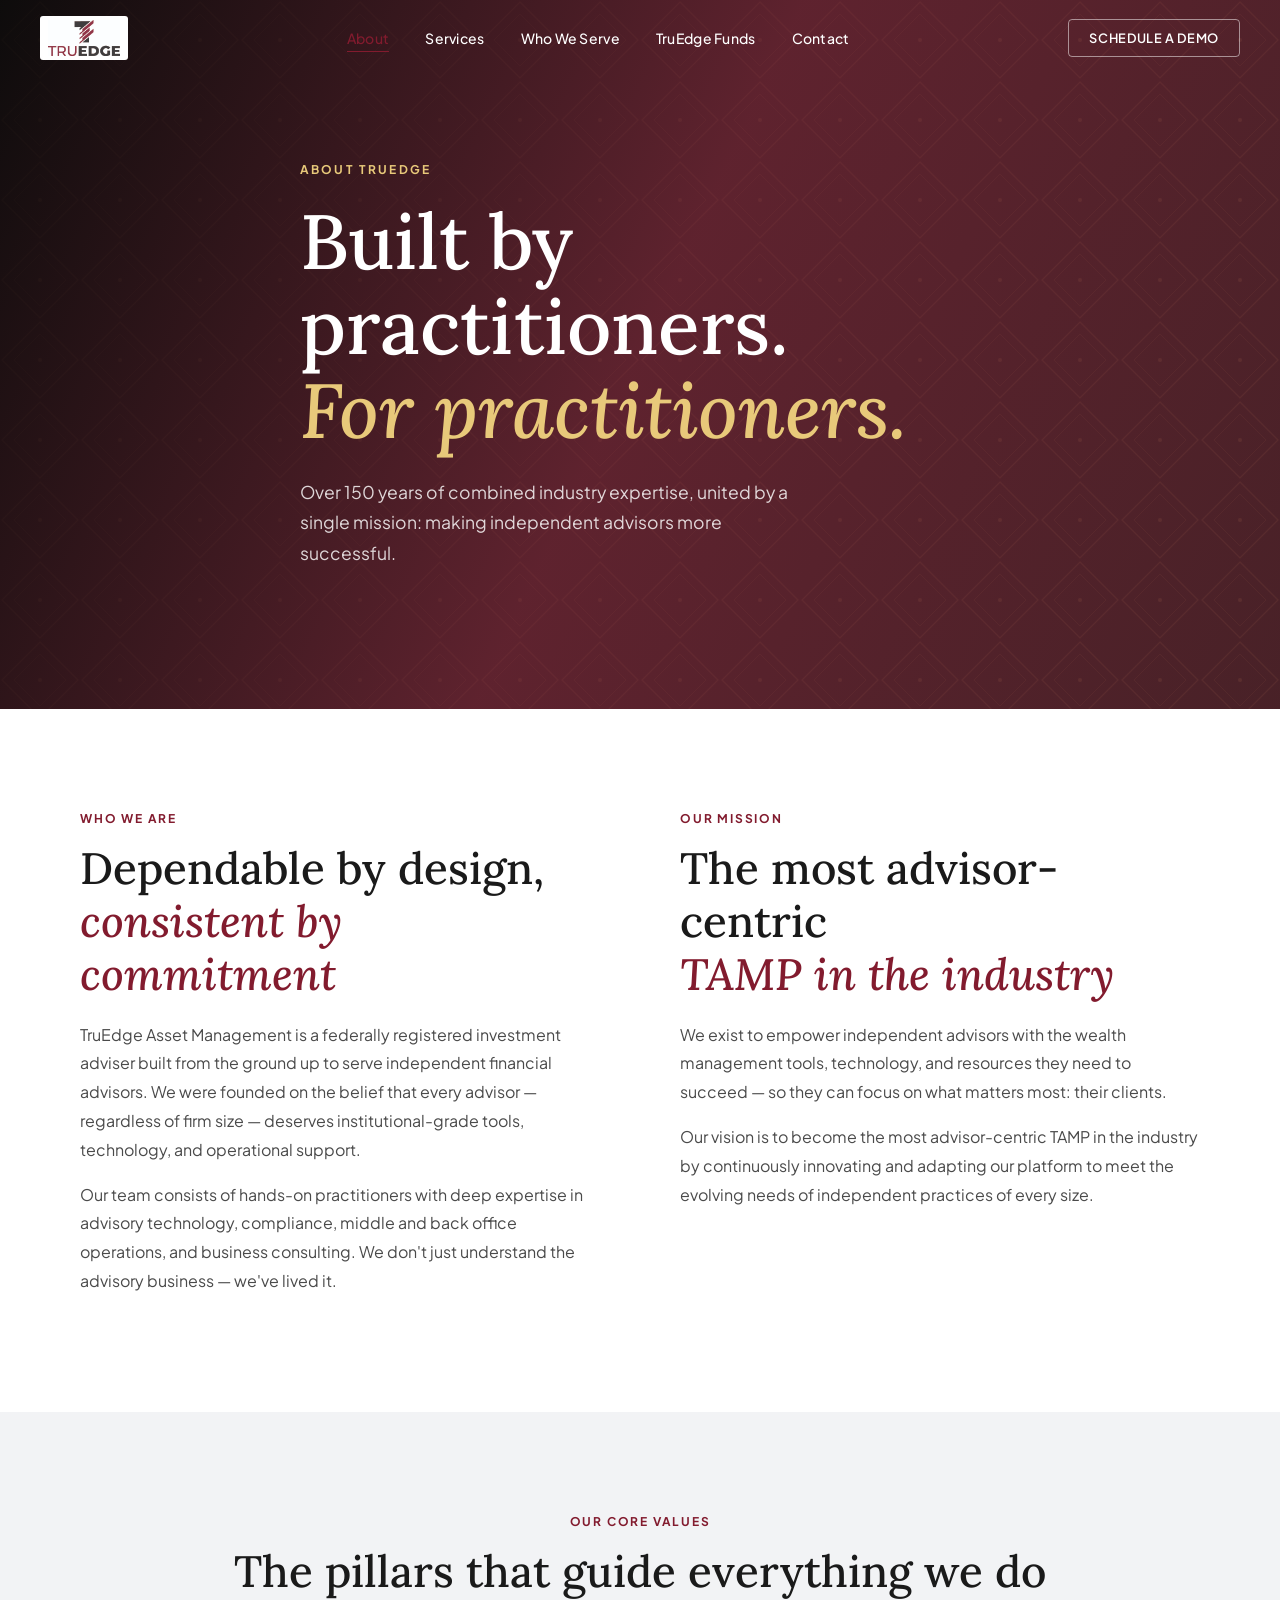
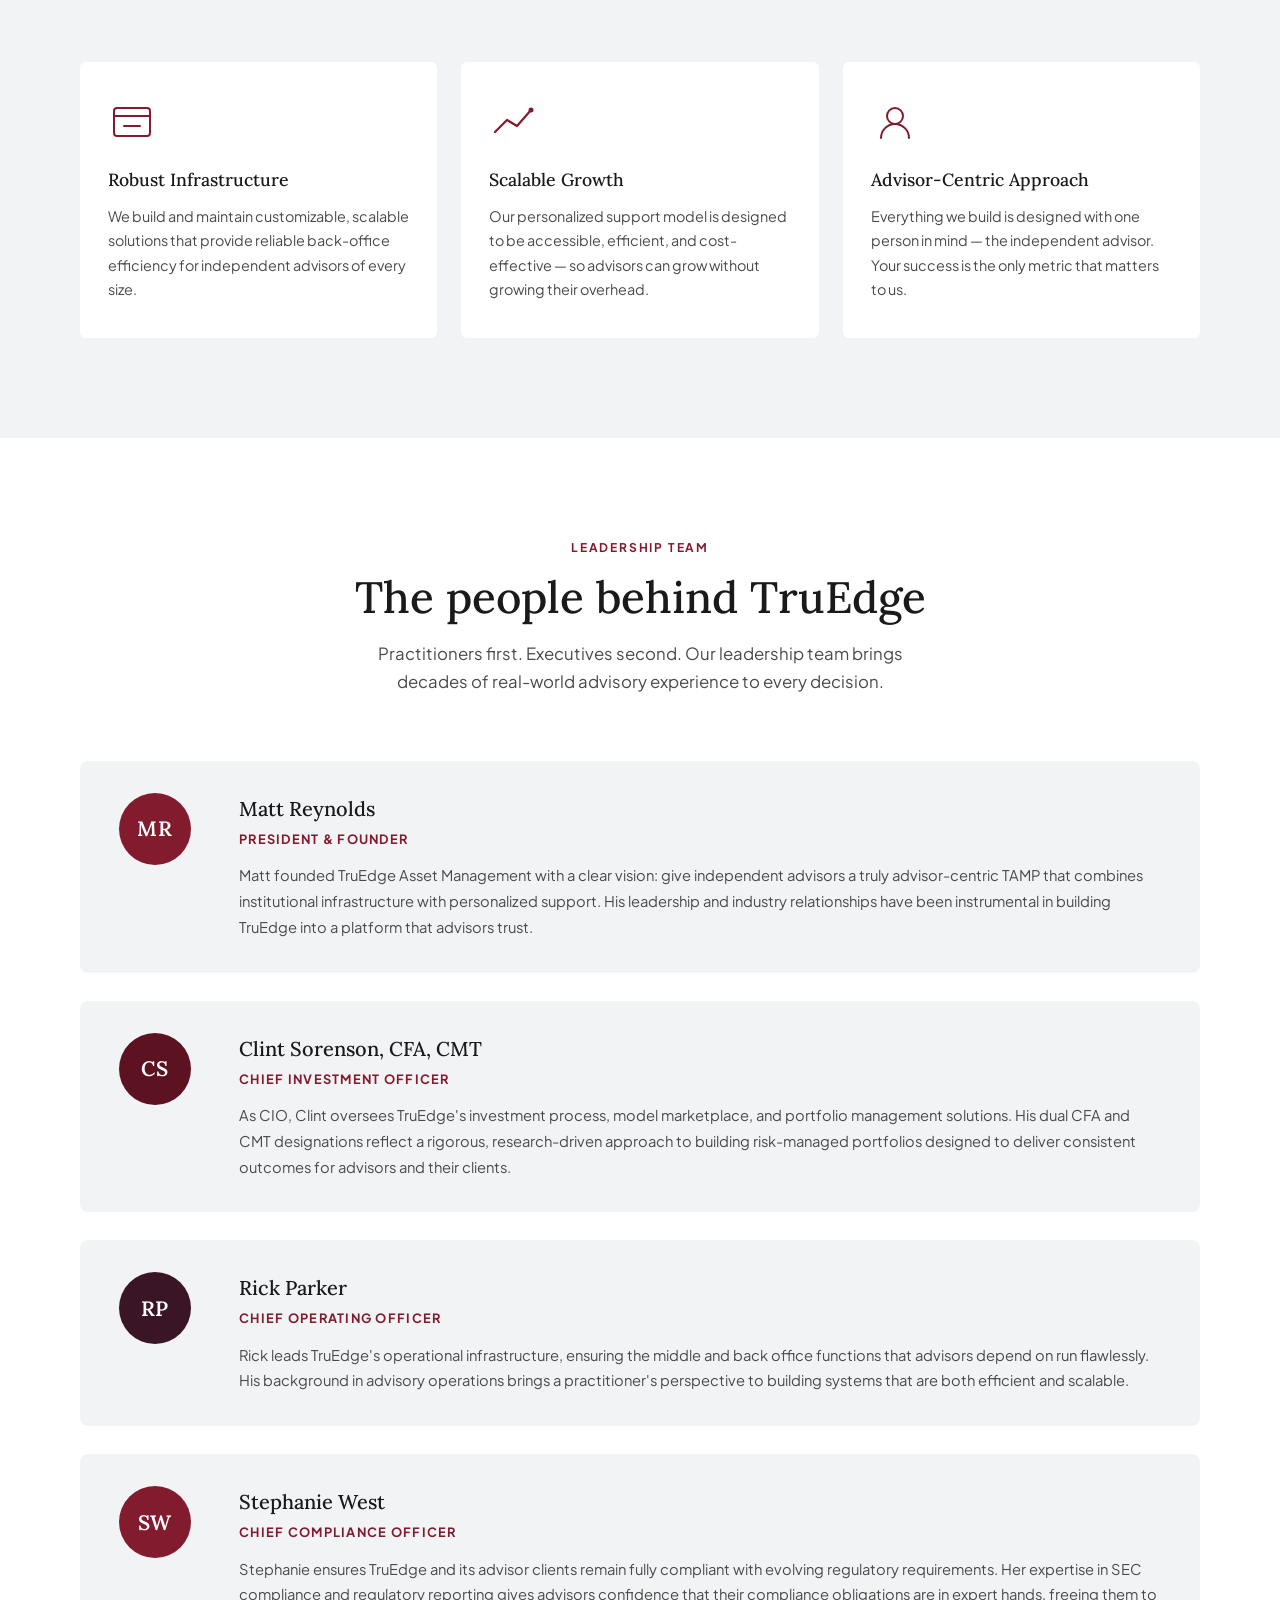
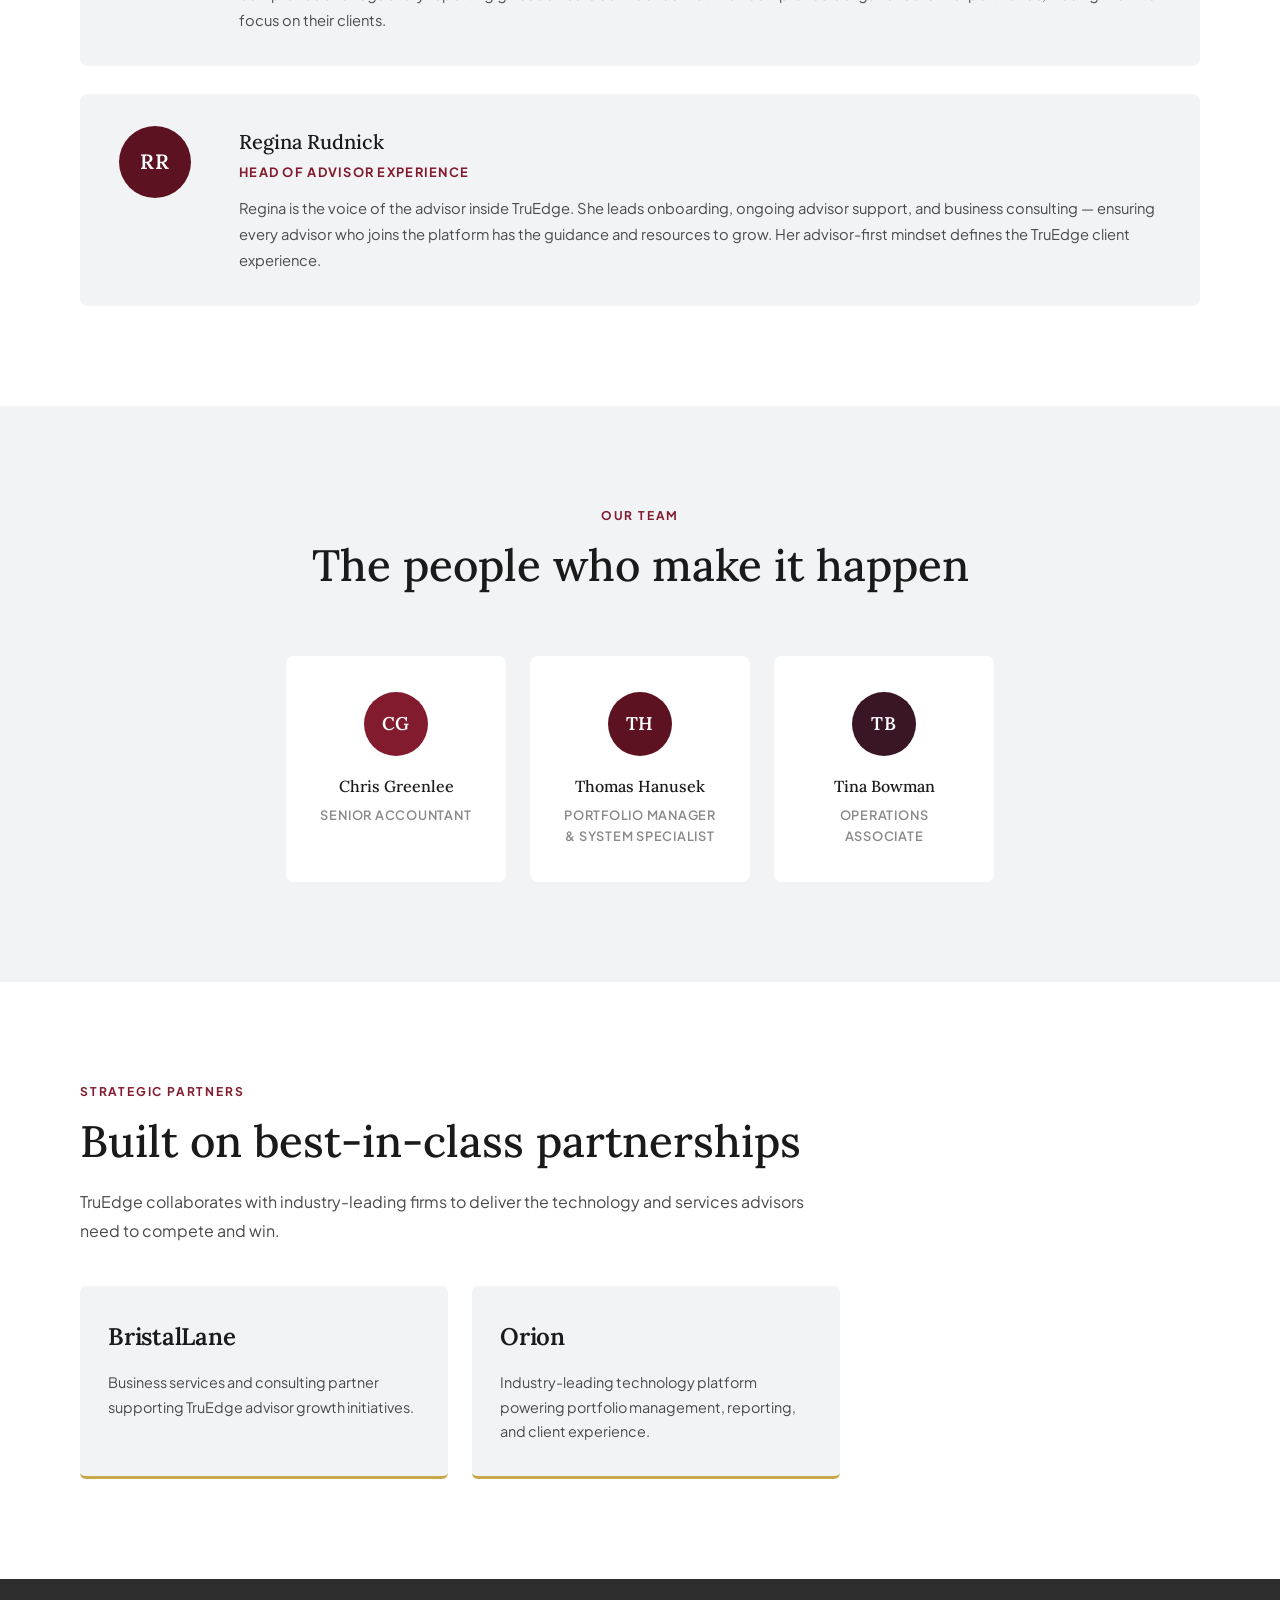
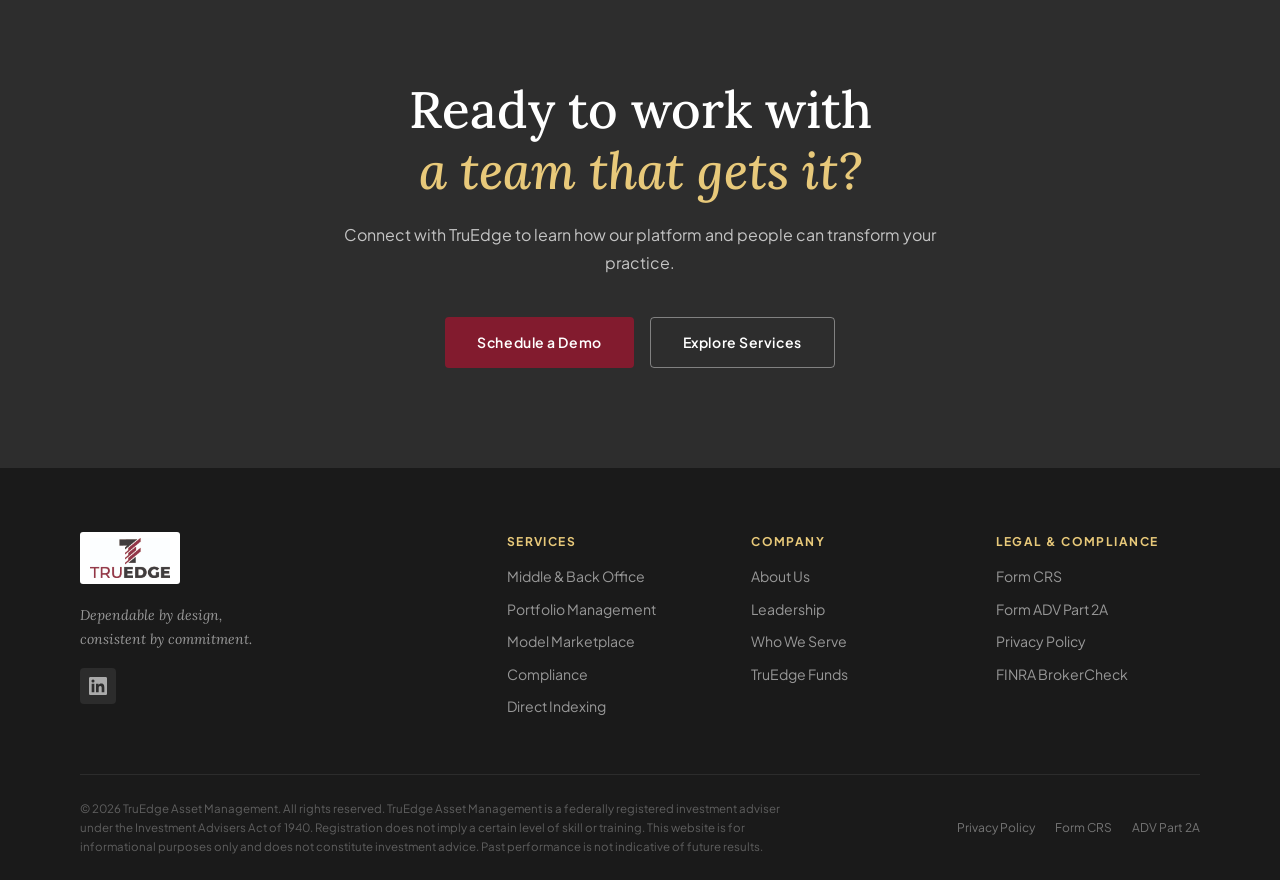
==== about.html @ 7037a5ad "Add About Us page and match Who We Serve background to hero - New about.html with who-we-are, core v" ====
<!DOCTYPE html>
<html lang="en">
<head>
  <meta charset="UTF-8" />
  <meta name="viewport" content="width=device-width, initial-scale=1.0" />
  <title>About Us — TruEdge Asset Management</title>
  <link rel="preconnect" href="https://fonts.googleapis.com" />
  <link rel="preconnect" href="https://fonts.gstatic.com" crossorigin />
  <link href="https://fonts.googleapis.com/css2?family=Lora:ital,wght@0,400;0,500;0,600;0,700;1,400;1,500&family=Plus+Jakarta+Sans:wght@300;400;500;600;700&display=swap" rel="stylesheet" />
  <link rel="stylesheet" href="styles.css" />
  <link rel="stylesheet" href="about.css" />
</head>
<body>

  <!-- ====== NAVIGATION ====== -->
  <header class="site-header scrolled" id="site-header">
    <div class="nav-container">
      <a href="index.html" class="nav-logo">
        <img src="assets/TruEdgeLogo_StackedCMYK.jpg" alt="TruEdge Asset Management" />
      </a>
      <nav class="nav-links">
        <a href="about.html" class="nav-active">About</a>
        <a href="index.html#services">Services</a>
        <a href="index.html#who-we-serve">Who We Serve</a>
        <a href="index.html#funds">TruEdge Funds</a>
        <a href="index.html#contact">Contact</a>
      </nav>
      <div class="nav-actions">
        <a href="index.html#contact" class="btn-login">Schedule a Demo</a>
        <button class="nav-hamburger" id="nav-hamburger" aria-label="Open menu" aria-expanded="false">
          <span></span><span></span><span></span>
        </button>
      </div>
    </div>
    <div class="mobile-menu" id="mobile-menu">
      <a href="about.html">About</a>
      <a href="index.html#services">Services</a>
      <a href="index.html#who-we-serve">Who We Serve</a>
      <a href="index.html#funds">TruEdge Funds</a>
      <a href="index.html#contact">Contact</a>
      <a href="https://truedgeam.com/login" class="mobile-login" target="_blank" rel="noopener">Login</a>
    </div>
  </header>

  <!-- ====== PAGE HERO ====== -->
  <section class="page-hero">
    <div class="page-hero-bg">
      <svg class="hero-pattern-svg" xmlns="http://www.w3.org/2000/svg" aria-hidden="true">
        <defs>
          <pattern id="diamond-tile" x="0" y="0" width="80" height="80" patternUnits="userSpaceOnUse">
            <polygon points="40,2 78,40 40,78 2,40" fill="none" stroke="rgba(220,170,100,0.1)" stroke-width="1.2"/>
            <polygon points="40,14 66,40 40,66 14,40" fill="none" stroke="rgba(220,170,100,0.07)" stroke-width="1"/>
            <circle cx="40" cy="40" r="2" fill="rgba(220,170,100,0.12)"/>
          </pattern>
        </defs>
        <rect width="100%" height="100%" fill="url(#diamond-tile)"/>
      </svg>
      <div class="page-hero-overlay"></div>
    </div>
    <div class="container">
      <div class="page-hero-content">
        <p class="hero-eyebrow" style="animation: fadeUp 0.8s 0.2s both;">About TruEdge</p>
        <h1 class="hero-headline" style="animation: fadeUp 0.8s 0.4s both;">Built by practitioners.<br /><em>For practitioners.</em></h1>
        <p class="hero-sub" style="animation: fadeUp 0.8s 0.6s both;">Over 150 years of combined industry expertise, united by a single mission: making independent advisors more successful.</p>
      </div>
    </div>
  </section>

  <!-- ====== WHO WE ARE ====== -->
  <section class="about-intro" id="who-we-are">
    <div class="container">
      <div class="about-intro-grid">
        <div data-reveal>
          <p class="section-eyebrow">Who We Are</p>
          <h2 class="section-heading">Dependable by design,<br /><em>consistent by commitment</em></h2>
          <p class="body-copy">TruEdge Asset Management is a federally registered investment adviser built from the ground up to serve independent financial advisors. We were founded on the belief that every advisor — regardless of firm size — deserves institutional-grade tools, technology, and operational support.</p>
          <p class="body-copy">Our team consists of hands-on practitioners with deep expertise in advisory technology, compliance, middle and back office operations, and business consulting. We don't just understand the advisory business — we've lived it.</p>
        </div>
        <div data-reveal>
          <p class="section-eyebrow">Our Mission</p>
          <h2 class="section-heading">The most advisor-centric<br /><em>TAMP in the industry</em></h2>
          <p class="body-copy">We exist to empower independent advisors with the wealth management tools, technology, and resources they need to succeed — so they can focus on what matters most: their clients.</p>
          <p class="body-copy">Our vision is to become the most advisor-centric TAMP in the industry by continuously innovating and adapting our platform to meet the evolving needs of independent practices of every size.</p>
        </div>
      </div>
    </div>
  </section>

  <!-- ====== CORE VALUES ====== -->
  <section class="values-section">
    <div class="container">
      <div class="section-header" data-reveal>
        <p class="section-eyebrow">Our Core Values</p>
        <h2 class="section-heading">The pillars that guide everything we do</h2>
      </div>
      <div class="values-grid">
        <div class="value-card" data-reveal>
          <div class="value-icon">
            <svg viewBox="0 0 48 48" fill="none" xmlns="http://www.w3.org/2000/svg">
              <rect x="6" y="10" width="36" height="28" rx="3" stroke="currentColor" stroke-width="2"/>
              <path d="M6 18h36M16 28h16" stroke="currentColor" stroke-width="2" stroke-linecap="round"/>
            </svg>
          </div>
          <h3>Robust Infrastructure</h3>
          <p>We build and maintain customizable, scalable solutions that provide reliable back-office efficiency for independent advisors of every size.</p>
        </div>
        <div class="value-card" data-reveal>
          <div class="value-icon">
            <svg viewBox="0 0 48 48" fill="none" xmlns="http://www.w3.org/2000/svg">
              <polyline points="6,34 18,22 28,28 42,12" stroke="currentColor" stroke-width="2.2" stroke-linecap="round" stroke-linejoin="round"/>
              <circle cx="42" cy="12" r="2.5" fill="currentColor"/>
            </svg>
          </div>
          <h3>Scalable Growth</h3>
          <p>Our personalized support model is designed to be accessible, efficient, and cost-effective — so advisors can grow without growing their overhead.</p>
        </div>
        <div class="value-card" data-reveal>
          <div class="value-icon">
            <svg viewBox="0 0 48 48" fill="none" xmlns="http://www.w3.org/2000/svg">
              <circle cx="24" cy="18" r="8" stroke="currentColor" stroke-width="2"/>
              <path d="M10 40c0-7.732 6.268-14 14-14s14 6.268 14 14" stroke="currentColor" stroke-width="2" stroke-linecap="round"/>
            </svg>
          </div>
          <h3>Advisor-Centric Approach</h3>
          <p>Everything we build is designed with one person in mind — the independent advisor. Your success is the only metric that matters to us.</p>
        </div>
      </div>
    </div>
  </section>

  <!-- ====== LEADERSHIP ====== -->
  <section class="team-section" id="leadership">
    <div class="container">
      <div class="section-header" data-reveal>
        <p class="section-eyebrow">Leadership Team</p>
        <h2 class="section-heading">The people behind TruEdge</h2>
        <p class="section-sub">Practitioners first. Executives second. Our leadership team brings decades of real-world advisory experience to every decision.</p>
      </div>

      <div class="team-grid leadership-grid">

        <div class="team-card" data-reveal>
          <div class="team-avatar" style="--avatar-color: #821B2E;">MR</div>
          <div class="team-info">
            <h3>Matt Reynolds</h3>
            <p class="team-title">President &amp; Founder</p>
            <p class="team-bio">Matt founded TruEdge Asset Management with a clear vision: give independent advisors a truly advisor-centric TAMP that combines institutional infrastructure with personalized support. His leadership and industry relationships have been instrumental in building TruEdge into a platform that advisors trust.</p>
          </div>
        </div>

        <div class="team-card" data-reveal>
          <div class="team-avatar" style="--avatar-color: #5C1220;">CS</div>
          <div class="team-info">
            <h3>Clint Sorenson, CFA, CMT</h3>
            <p class="team-title">Chief Investment Officer</p>
            <p class="team-bio">As CIO, Clint oversees TruEdge's investment process, model marketplace, and portfolio management solutions. His dual CFA and CMT designations reflect a rigorous, research-driven approach to building risk-managed portfolios designed to deliver consistent outcomes for advisors and their clients.</p>
          </div>
        </div>

        <div class="team-card" data-reveal>
          <div class="team-avatar" style="--avatar-color: #3A1525;">RP</div>
          <div class="team-info">
            <h3>Rick Parker</h3>
            <p class="team-title">Chief Operating Officer</p>
            <p class="team-bio">Rick leads TruEdge's operational infrastructure, ensuring the middle and back office functions that advisors depend on run flawlessly. His background in advisory operations brings a practitioner's perspective to building systems that are both efficient and scalable.</p>
          </div>
        </div>

        <div class="team-card" data-reveal>
          <div class="team-avatar" style="--avatar-color: #821B2E;">SW</div>
          <div class="team-info">
            <h3>Stephanie West</h3>
            <p class="team-title">Chief Compliance Officer</p>
            <p class="team-bio">Stephanie ensures TruEdge and its advisor clients remain fully compliant with evolving regulatory requirements. Her expertise in SEC compliance and regulatory reporting gives advisors confidence that their compliance obligations are in expert hands, freeing them to focus on their clients.</p>
          </div>
        </div>

        <div class="team-card" data-reveal>
          <div class="team-avatar" style="--avatar-color: #5C1220;">RR</div>
          <div class="team-info">
            <h3>Regina Rudnick</h3>
            <p class="team-title">Head of Advisor Experience</p>
            <p class="team-bio">Regina is the voice of the advisor inside TruEdge. She leads onboarding, ongoing advisor support, and business consulting — ensuring every advisor who joins the platform has the guidance and resources to grow. Her advisor-first mindset defines the TruEdge client experience.</p>
          </div>
        </div>

      </div>
    </div>
  </section>

  <!-- ====== STAFF ====== -->
  <section class="staff-section">
    <div class="container">
      <div class="section-header" data-reveal>
        <p class="section-eyebrow">Our Team</p>
        <h2 class="section-heading">The people who make it happen</h2>
      </div>
      <div class="team-grid staff-grid">

        <div class="staff-card" data-reveal>
          <div class="staff-avatar" style="--avatar-color: #821B2E;">CG</div>
          <h4>Chris Greenlee</h4>
          <p>Senior Accountant</p>
        </div>

        <div class="staff-card" data-reveal>
          <div class="staff-avatar" style="--avatar-color: #5C1220;">TH</div>
          <h4>Thomas Hanusek</h4>
          <p>Portfolio Manager &amp; System Specialist</p>
        </div>

        <div class="staff-card" data-reveal>
          <div class="staff-avatar" style="--avatar-color: #3A1525;">TB</div>
          <h4>Tina Bowman</h4>
          <p>Operations Associate</p>
        </div>

      </div>
    </div>
  </section>

  <!-- ====== PARTNERS ====== -->
  <section class="partners-section">
    <div class="container">
      <div class="partners-inner" data-reveal>
        <p class="section-eyebrow">Strategic Partners</p>
        <h2 class="section-heading">Built on best-in-class partnerships</h2>
        <p class="body-copy">TruEdge collaborates with industry-leading firms to deliver the technology and services advisors need to compete and win.</p>
        <div class="partners-list">
          <div class="partner-item">
            <div class="partner-logo-text">BristalLane</div>
            <p>Business services and consulting partner supporting TruEdge advisor growth initiatives.</p>
          </div>
          <div class="partner-item">
            <div class="partner-logo-text">Orion</div>
            <p>Industry-leading technology platform powering portfolio management, reporting, and client experience.</p>
          </div>
        </div>
      </div>
    </div>
  </section>

  <!-- ====== CTA ====== -->
  <section class="cta-banner">
    <div class="container">
      <div class="cta-inner" data-reveal>
        <h2>Ready to work with<br /><em>a team that gets it?</em></h2>
        <p>Connect with TruEdge to learn how our platform and people can transform your practice.</p>
        <div class="cta-buttons">
          <a href="index.html#contact" class="btn-primary">Schedule a Demo</a>
          <a href="index.html#services" class="btn-outline-dark">Explore Services</a>
        </div>
      </div>
    </div>
  </section>

  <!-- ====== FOOTER ====== -->
  <footer class="site-footer">
    <div class="container">
      <div class="footer-top">
        <div class="footer-brand">
          <img src="assets/TruEdgeLogo_StackedCMYK.jpg" alt="TruEdge Asset Management" class="footer-logo" />
          <p>Dependable by design,<br />consistent by commitment.</p>
          <a href="https://www.linkedin.com/company/truedge-asset-management" target="_blank" rel="noopener" class="footer-linkedin" aria-label="LinkedIn">
            <svg viewBox="0 0 24 24" fill="currentColor" xmlns="http://www.w3.org/2000/svg">
              <path d="M20.447 20.452h-3.554v-5.569c0-1.328-.027-3.037-1.852-3.037-1.853 0-2.136 1.445-2.136 2.939v5.667H9.351V9h3.414v1.561h.046c.477-.9 1.637-1.85 3.37-1.85 3.601 0 4.267 2.37 4.267 5.455v6.286zM5.337 7.433a2.062 2.062 0 01-2.063-2.065 2.064 2.064 0 112.063 2.065zm1.782 13.019H3.555V9h3.564v11.452zM22.225 0H1.771C.792 0 0 .774 0 1.729v20.542C0 23.227.792 24 1.771 24h20.451C23.2 24 24 23.227 24 22.271V1.729C24 .774 23.2 0 22.222 0h.003z"/>
            </svg>
          </a>
        </div>
        <div class="footer-links">
          <div class="footer-col">
            <h4>Services</h4>
            <a href="index.html#services">Middle &amp; Back Office</a>
            <a href="index.html#services">Portfolio Management</a>
            <a href="index.html#services">Model Marketplace</a>
            <a href="index.html#services">Compliance</a>
            <a href="index.html#services">Direct Indexing</a>
          </div>
          <div class="footer-col">
            <h4>Company</h4>
            <a href="about.html">About Us</a>
            <a href="about.html#leadership">Leadership</a>
            <a href="index.html#who-we-serve">Who We Serve</a>
            <a href="index.html#funds">TruEdge Funds</a>
          </div>
          <div class="footer-col">
            <h4>Legal &amp; Compliance</h4>
            <a href="https://truedgeam.com/form-crs" target="_blank" rel="noopener">Form CRS</a>
            <a href="https://truedgeam.com/adv-part-2a" target="_blank" rel="noopener">Form ADV Part 2A</a>
            <a href="https://truedgeam.com/privacy-policy" target="_blank" rel="noopener">Privacy Policy</a>
            <a href="https://brokercheck.finra.org" target="_blank" rel="noopener">FINRA BrokerCheck</a>
          </div>
        </div>
      </div>
      <div class="footer-bottom">
        <p class="footer-legal">© 2026 TruEdge Asset Management. All rights reserved. TruEdge Asset Management is a federally registered investment adviser under the Investment Advisers Act of 1940. Registration does not imply a certain level of skill or training. This website is for informational purposes only and does not constitute investment advice. Past performance is not indicative of future results.</p>
        <div class="footer-bottom-links">
          <a href="https://truedgeam.com/privacy-policy" target="_blank" rel="noopener">Privacy Policy</a>
          <a href="https://truedgeam.com/form-crs" target="_blank" rel="noopener">Form CRS</a>
          <a href="https://truedgeam.com/adv-part-2a" target="_blank" rel="noopener">ADV Part 2A</a>
        </div>
      </div>
    </div>
  </footer>

  <script src="main.js"></script>
</body>
</html>
---- styles.css ----
/* ============================================
   TRUEDGE ASSET MANAGEMENT — STYLES
   Brand Colors:
   --charcoal:    #2D2D2D  (primary dark, from logo)
   --burgundy:    #821B2E  (primary accent, from logo)
   --burgundy-dk: #5C1220  (darker burgundy)
   --gold:        #C9A84C  (warm accent)
   --grey-bg:     #F2F3F5
   --grey-mid:    #E0E3E8
   ============================================ */

/* ---------- RESET & BASE ---------- */
*, *::before, *::after { box-sizing: border-box; margin: 0; padding: 0; }

:root {
  --charcoal:    #2D2D2D;
  --charcoal-dk: #1A1A1A;
  --burgundy:    #821B2E;
  --burgundy-dk: #5C1220;
  --gold:        #C9A84C;
  --gold-light:  #E8C97A;
  --grey-bg:     #F2F3F5;
  --grey-mid:    #E0E3E8;
  --grey-dark:   #6B7280;
  --white:       #FFFFFF;
  --text-dark:   #1A1A1A;
  --text-mid:    #4A4A4A;
  --text-light:  #8A8A8A;

  --font-serif: 'Lora', Georgia, serif;
  --font-sans:  'Plus Jakarta Sans', 'Avenir Next LT Pro', system-ui, sans-serif;

  --radius: 4px;
  --transition: 0.3s ease;
  --container: 1200px;
  --section-pad: 100px;
}

html { scroll-behavior: smooth; font-size: 16px; }

body {
  font-family: var(--font-sans);
  color: var(--text-dark);
  background: var(--white);
  line-height: 1.6;
  -webkit-font-smoothing: antialiased;
}

img { display: block; width: 100%; height: 100%; object-fit: cover; }
a { text-decoration: none; color: inherit; }
ul { list-style: none; }
button { cursor: pointer; border: none; background: none; font-family: inherit; }
input, select, textarea { font-family: inherit; }

.container {
  max-width: var(--container);
  margin: 0 auto;
  padding: 0 40px;
}

/* ---------- TYPOGRAPHY ---------- */
.section-eyebrow {
  font-family: var(--font-sans);
  font-size: 0.75rem;
  font-weight: 700;
  letter-spacing: 0.15em;
  text-transform: uppercase;
  color: var(--burgundy);
  margin-bottom: 14px;
}
.section-eyebrow.light { color: var(--gold-light); }

.section-heading {
  font-family: var(--font-serif);
  font-size: clamp(2rem, 3.5vw, 2.75rem);
  font-weight: 500;
  line-height: 1.2;
  color: var(--text-dark);
  margin-bottom: 20px;
}
.section-heading.light { color: var(--white); }
.section-heading em { font-style: italic; color: var(--burgundy); }
.section-heading.light em { color: var(--gold-light); }

.section-sub {
  font-size: 1.05rem;
  color: var(--text-mid);
  max-width: 580px;
  margin: 0 auto;
  line-height: 1.7;
}
.section-sub.light { color: rgba(255,255,255,0.75); }

.body-copy {
  font-size: 1rem;
  color: var(--text-mid);
  line-height: 1.8;
  margin-bottom: 16px;
}
.body-copy.light { color: rgba(255,255,255,0.82); }

/* ---------- BUTTONS ---------- */
.btn-primary {
  display: inline-flex;
  align-items: center;
  gap: 8px;
  background: var(--burgundy);
  color: var(--white);
  font-family: var(--font-sans);
  font-size: 0.875rem;
  font-weight: 600;
  letter-spacing: 0.04em;
  padding: 14px 32px;
  border-radius: var(--radius);
  transition: background var(--transition), transform var(--transition);
}
.btn-primary:hover { background: var(--burgundy-dk); transform: translateY(-1px); }
.btn-primary.full-width { width: 100%; justify-content: center; }

.btn-outline {
  display: inline-flex;
  align-items: center;
  gap: 8px;
  background: transparent;
  color: var(--white);
  font-family: var(--font-sans);
  font-size: 0.875rem;
  font-weight: 600;
  letter-spacing: 0.04em;
  padding: 13px 32px;
  border-radius: var(--radius);
  border: 1.5px solid rgba(255,255,255,0.55);
  transition: border-color var(--transition), background var(--transition);
}
.btn-outline:hover { border-color: var(--white); background: rgba(255,255,255,0.08); }

.btn-outline-dark {
  display: inline-flex;
  align-items: center;
  gap: 8px;
  background: transparent;
  color: var(--white);
  font-family: var(--font-sans);
  font-size: 0.875rem;
  font-weight: 600;
  letter-spacing: 0.04em;
  padding: 13px 32px;
  border-radius: var(--radius);
  border: 1.5px solid rgba(255,255,255,0.4);
  transition: border-color var(--transition), background var(--transition);
}
.btn-outline-dark:hover { border-color: var(--white); background: rgba(255,255,255,0.1); }

.btn-text-link {
  display: inline-flex;
  align-items: center;
  gap: 6px;
  font-family: var(--font-sans);
  font-size: 0.875rem;
  font-weight: 600;
  color: var(--burgundy);
  letter-spacing: 0.02em;
  transition: gap var(--transition), color var(--transition);
}
.btn-text-link:hover { gap: 10px; color: var(--burgundy-dk); }
.btn-text-link .arrow { transition: transform var(--transition); }
.btn-text-link:hover .arrow { transform: translateX(3px); }
.btn-text-link.small { font-size: 0.8rem; }

/* ---------- NAVIGATION ---------- */
.site-header {
  position: fixed;
  top: 0; left: 0; right: 0;
  z-index: 100;
  transition: background var(--transition), box-shadow var(--transition);
}
.site-header.scrolled {
  background: var(--white);
  box-shadow: 0 1px 0 rgba(0,0,0,0.08);
}

.nav-container {
  display: flex;
  align-items: center;
  justify-content: space-between;
  height: 76px;
  padding: 0 40px;
  max-width: 1400px;
  margin: 0 auto;
}

.nav-logo {
  flex-shrink: 0;
  display: flex;
  align-items: center;
}
.nav-logo img {
  height: 44px;
  width: auto;
  object-fit: contain;
  background: white;
  padding: 4px 8px;
  border-radius: 3px;
}

.nav-links {
  display: flex;
  align-items: center;
  gap: 36px;
}
.nav-links a {
  font-size: 0.875rem;
  font-weight: 500;
  color: var(--white);
  letter-spacing: 0.02em;
  transition: color var(--transition);
  position: relative;
}
.nav-links a::after {
  content: '';
  position: absolute;
  bottom: -3px; left: 0;
  width: 0; height: 1.5px;
  background: var(--gold-light);
  transition: width var(--transition);
}
.nav-links a:hover::after { width: 100%; }
.site-header.scrolled .nav-links a { color: var(--text-dark); }
.site-header.scrolled .nav-links a::after { background: var(--burgundy); }

.nav-actions { display: flex; align-items: center; gap: 16px; }

.btn-login {
  font-size: 0.8rem;
  font-weight: 600;
  letter-spacing: 0.05em;
  text-transform: uppercase;
  color: var(--white);
  border: 1.5px solid rgba(255,255,255,0.5);
  padding: 8px 20px;
  border-radius: var(--radius);
  transition: all var(--transition);
}
.btn-login:hover { background: var(--white); color: var(--burgundy); border-color: var(--white); }
.site-header.scrolled .btn-login { color: var(--burgundy); border-color: var(--burgundy); }
.site-header.scrolled .btn-login:hover { background: var(--burgundy); color: var(--white); }

.nav-hamburger {
  display: none;
  flex-direction: column;
  gap: 5px;
  padding: 4px;
}
.nav-hamburger span {
  display: block;
  width: 22px; height: 2px;
  background: var(--white);
  border-radius: 2px;
  transition: background var(--transition);
}
.site-header.scrolled .nav-hamburger span { background: var(--text-dark); }

.mobile-menu {
  display: none;
  flex-direction: column;
  background: var(--white);
  padding: 20px 40px 28px;
  border-top: 1px solid var(--grey-mid);
  gap: 4px;
}
.mobile-menu a {
  font-size: 0.95rem;
  font-weight: 500;
  color: var(--text-dark);
  padding: 10px 0;
  border-bottom: 1px solid var(--grey-mid);
}
.mobile-menu .mobile-login {
  margin-top: 12px;
  border: 1.5px solid var(--burgundy);
  color: var(--burgundy);
  border-radius: var(--radius);
  text-align: center;
  padding: 12px;
  font-weight: 600;
}
.mobile-menu.open { display: flex; }

/* ---------- HERO ---------- */
.hero {
  position: relative;
  min-height: 100vh;
  display: flex;
  align-items: center;
  overflow: hidden;
}

.hero-bg {
  position: absolute;
  inset: 0;
  background-color: var(--charcoal-dk);
  overflow: hidden;
}

.hero-pattern-svg {
  position: absolute;
  left: 0;
  top: -80px;
  width: 100%;
  height: calc(100% + 160px);
  animation: pattern-drift 40s linear infinite;
}

@keyframes pattern-drift {
  from { transform: translateY(0); }
  to   { transform: translateY(80px); }
}

.hero-overlay {
  position: absolute;
  inset: 0;
  background: linear-gradient(
    115deg,
    rgba(10, 8, 8, 0.80) 0%,
    rgba(140, 40, 60, 0.60) 50%,
    rgba(180, 50, 70, 0.30) 100%
  );
  z-index: 1;
}

.hero-content {
  position: relative;
  z-index: 3;
  max-width: var(--container);
  margin: 0 auto;
  padding: 120px 40px 80px;
  width: 100%;
}

.hero-eyebrow {
  font-size: 0.75rem;
  font-weight: 700;
  letter-spacing: 0.18em;
  text-transform: uppercase;
  color: var(--gold-light);
  margin-bottom: 20px;
  opacity: 0;
  animation: fadeUp 0.8s 0.2s forwards;
}

.hero-headline {
  font-family: var(--font-serif);
  font-size: clamp(3rem, 6vw, 5.5rem);
  font-weight: 500;
  line-height: 1.1;
  color: var(--white);
  margin-bottom: 24px;
  max-width: 720px;
  opacity: 0;
  animation: fadeUp 0.8s 0.4s forwards;
}
.hero-headline em {
  font-style: italic;
  color: var(--gold-light);
}

.hero-sub {
  font-size: 1.1rem;
  color: rgba(255,255,255,0.82);
  max-width: 520px;
  line-height: 1.75;
  margin-bottom: 40px;
  opacity: 0;
  animation: fadeUp 0.8s 0.6s forwards;
}

.hero-ctas {
  display: flex;
  gap: 16px;
  flex-wrap: wrap;
  opacity: 0;
  animation: fadeUp 0.8s 0.8s forwards;
}

.hero-scroll-indicator {
  position: absolute;
  bottom: 36px;
  left: 50%;
  transform: translateX(-50%);
  z-index: 3;
  display: flex;
  flex-direction: column;
  align-items: center;
  gap: 8px;
  color: rgba(255,255,255,0.45);
  font-size: 0.7rem;
  letter-spacing: 0.1em;
  text-transform: uppercase;
}
.hero-scroll-indicator span {
  display: block;
  width: 1px;
  height: 40px;
  background: rgba(255,255,255,0.25);
  position: relative;
  overflow: hidden;
}
.hero-scroll-indicator span::after {
  content: '';
  position: absolute;
  top: -100%;
  left: 0;
  width: 100%;
  height: 100%;
  background: var(--gold-light);
  animation: scrollLine 1.8s ease-in-out infinite;
}

@keyframes scrollLine {
  0% { top: -100%; }
  100% { top: 100%; }
}

@keyframes fadeUp {
  from { opacity: 0; transform: translateY(24px); }
  to   { opacity: 1; transform: translateY(0); }
}

/* ---------- TRUST BAR ---------- */
.trust-bar {
  background: var(--charcoal);
  padding: 14px 0;
  overflow: hidden;
  white-space: nowrap;
}
.trust-bar-inner {
  display: inline-flex;
  gap: 28px;
  animation: marquee 32s linear infinite;
  font-size: 0.78rem;
  font-weight: 600;
  letter-spacing: 0.12em;
  text-transform: uppercase;
  color: rgba(255,255,255,0.7);
}
.trust-bar-inner .dot { color: var(--gold); opacity: 0.8; }

@keyframes marquee {
  from { transform: translateX(0); }
  to   { transform: translateX(-50%); }
}

/* ---------- INTRO SECTION ---------- */
.intro-section {
  padding: var(--section-pad) 0;
  background: var(--white);
}

.intro-grid {
  display: grid;
  grid-template-columns: 1fr 1fr;
  gap: 80px;
  align-items: center;
}

.intro-text { padding-right: 20px; }
.intro-text .section-heading { margin-bottom: 24px; }

.intro-stats {
  display: grid;
  grid-template-columns: 1fr 1fr;
  gap: 16px;
}

.stat-card {
  background: var(--grey-bg);
  border-radius: 6px;
  padding: 32px 24px;
  display: flex;
  flex-direction: column;
  gap: 6px;
  border-bottom: 3px solid transparent;
  transition: border-color var(--transition), transform var(--transition);
}
.stat-card:hover { border-color: var(--burgundy); transform: translateY(-2px); }
.stat-card.accent { background: var(--burgundy); }
.stat-card.accent .stat-number,
.stat-card.accent .stat-label { color: var(--white); }
.stat-card.accent .stat-label { opacity: 0.75; }

.stat-number {
  font-family: var(--font-serif);
  font-size: 2.4rem;
  font-weight: 600;
  color: var(--text-dark);
  line-height: 1;
}
.stat-label {
  font-size: 0.78rem;
  font-weight: 600;
  letter-spacing: 0.08em;
  text-transform: uppercase;
  color: var(--text-light);
}

/* ---------- SERVICES SECTION ---------- */
.services-section {
  padding: var(--section-pad) 0;
  background: var(--grey-bg);
}

.section-header {
  text-align: center;
  margin-bottom: 64px;
}
.section-header .section-eyebrow { display: block; }
.section-header .section-heading { margin-bottom: 16px; }

.services-grid {
  display: grid;
  grid-template-columns: repeat(4, 1fr);
  gap: 24px;
}

.service-card {
  background: var(--white);
  border-radius: 6px;
  padding: 36px 28px;
  position: relative;
  overflow: hidden;
  transition: transform var(--transition), box-shadow var(--transition);
}
.service-card::before {
  content: '';
  position: absolute;
  top: 0; left: 0; right: 0;
  height: 3px;
  background: var(--burgundy);
  transform: scaleX(0);
  transform-origin: left;
  transition: transform 0.4s ease;
}
.service-card:hover { transform: translateY(-4px); box-shadow: 0 12px 40px rgba(0,0,0,0.08); }
.service-card:hover::before { transform: scaleX(1); }

.service-icon {
  width: 48px; height: 48px;
  color: var(--burgundy);
  margin-bottom: 20px;
}
.service-card h3 {
  font-family: var(--font-serif);
  font-size: 1.1rem;
  font-weight: 500;
  color: var(--text-dark);
  margin-bottom: 12px;
  line-height: 1.35;
}
.service-card p {
  font-size: 0.9rem;
  color: var(--text-mid);
  line-height: 1.7;
}

/* ---------- WHO WE SERVE ---------- */
.serve-section {
  position: relative;
  padding: var(--section-pad) 0;
  overflow: hidden;
}

.serve-bg {
  position: absolute;
  inset: 0;
  background-color: var(--charcoal-dk);
  overflow: hidden;
}
.serve-overlay {
  position: absolute;
  inset: 0;
  background: linear-gradient(
    115deg,
    rgba(10, 8, 8, 0.80) 0%,
    rgba(140, 40, 60, 0.60) 50%,
    rgba(180, 50, 70, 0.30) 100%
  );
  z-index: 1;
}
.serve-bg::before {
  content: '';
  position: absolute;
  inset: 0;
  background-image: url("data:image/svg+xml,%3Csvg xmlns='http://www.w3.org/2000/svg' width='80' height='80'%3E%3Cpolygon points='40,2 78,40 40,78 2,40' fill='none' stroke='rgba(220,170,100,0.10)' stroke-width='1.2'/%3E%3Cpolygon points='40,14 66,40 40,66 14,40' fill='none' stroke='rgba(220,170,100,0.07)' stroke-width='1'/%3E%3Ccircle cx='40' cy='40' r='2' fill='rgba(220,170,100,0.12)'/%3E%3C/svg%3E");
  background-repeat: repeat;
}

.serve-header {
  text-align: center;
  margin-bottom: 64px;
  position: relative;
  z-index: 2;
}
.serve-header .section-sub { margin: 0 auto; }

.serve-grid {
  display: grid;
  grid-template-columns: repeat(4, 1fr);
  gap: 24px;
  position: relative;
  z-index: 2;
}

.serve-card {
  background: rgba(255,255,255,0.05);
  border: 1px solid rgba(255,255,255,0.1);
  border-radius: 6px;
  padding: 36px 28px;
  transition: background var(--transition), border-color var(--transition), transform var(--transition);
}
.serve-card:hover {
  background: rgba(255,255,255,0.09);
  border-color: rgba(201,168,76,0.4);
  transform: translateY(-3px);
}

.serve-number {
  font-family: var(--font-serif);
  font-size: 2.8rem;
  font-weight: 600;
  color: rgba(201,168,76,0.25);
  line-height: 1;
  margin-bottom: 16px;
}
.serve-card h3 {
  font-family: var(--font-serif);
  font-size: 1.1rem;
  font-weight: 500;
  color: var(--white);
  margin-bottom: 12px;
  line-height: 1.35;
}
.serve-card p {
  font-size: 0.9rem;
  color: rgba(255,255,255,0.65);
  line-height: 1.7;
}

/* ---------- WHY SECTION ---------- */
.why-section {
  padding: var(--section-pad) 0;
  background: var(--white);
}

.why-grid {
  display: grid;
  grid-template-columns: 1fr 1fr;
  gap: 80px;
  align-items: start;
}

.why-list {
  display: flex;
  flex-direction: column;
  gap: 24px;
  margin-top: 32px;
}
.why-list li {
  display: grid;
  grid-template-columns: 32px 1fr;
  gap: 16px;
  align-items: start;
}
.why-check {
  width: 28px; height: 28px;
  background: rgba(130,27,46,0.1);
  border-radius: 50%;
  display: flex;
  align-items: center;
  justify-content: center;
  flex-shrink: 0;
  margin-top: 2px;
}
.why-check svg {
  width: 14px; height: 14px;
  color: var(--burgundy);
}
.why-list li strong {
  display: block;
  font-size: 0.95rem;
  font-weight: 600;
  color: var(--text-dark);
  margin-bottom: 4px;
}
.why-list li p {
  font-size: 0.88rem;
  color: var(--text-mid);
  line-height: 1.65;
}

.why-pillar-stack {
  display: flex;
  flex-direction: column;
  gap: 16px;
}

.why-pillar-card {
  background: var(--grey-bg);
  border-radius: 6px;
  padding: 28px 28px 28px 32px;
  position: relative;
  border-left: 3px solid transparent;
  transition: border-color var(--transition), transform var(--transition);
}
.why-pillar-card:hover { border-color: var(--burgundy); transform: translateX(3px); }
.why-pillar-card.accent { background: var(--burgundy); }
.why-pillar-card.accent h4,
.why-pillar-card.accent p { color: var(--white); }
.why-pillar-card.accent p { opacity: 0.82; }

.pillar-accent {
  display: none;
}

.why-pillar-card h4 {
  font-family: var(--font-serif);
  font-size: 1.05rem;
  font-weight: 500;
  color: var(--text-dark);
  margin-bottom: 6px;
}
.why-pillar-card p {
  font-size: 0.88rem;
  color: var(--text-mid);
  line-height: 1.65;
}

.why-tagline-block {
  background: var(--charcoal);
  border-radius: 6px;
  padding: 28px 32px;
  margin-top: 16px;
}
.accent-quote {
  font-family: var(--font-serif);
  font-size: 1.05rem;
  font-style: italic;
  line-height: 1.55;
  color: var(--gold-light);
}

/* ---------- TRUEDGE FUNDS ---------- */
.funds-section {
  padding: var(--section-pad) 0;
  background: var(--grey-bg);
}

.funds-inner {
  display: grid;
  grid-template-columns: 1fr 1fr;
  gap: 80px;
  align-items: start;
}

.funds-text .section-heading { margin-bottom: 20px; }
.funds-text .body-copy { margin-bottom: 12px; }
.funds-text .btn-primary { margin-top: 12px; }

.funds-pillars {
  display: flex;
  flex-direction: column;
  gap: 32px;
  padding-top: 8px;
}

.funds-pillar { position: relative; padding-left: 20px; }
.pillar-line {
  position: absolute;
  left: 0; top: 4px;
  width: 3px;
  height: 100%;
  background: var(--gold);
  border-radius: 2px;
}
.funds-pillar h4 {
  font-family: var(--font-serif);
  font-size: 1.05rem;
  font-weight: 500;
  color: var(--text-dark);
  margin-bottom: 8px;
}
.funds-pillar p {
  font-size: 0.9rem;
  color: var(--text-mid);
  line-height: 1.65;
}

/* ---------- CTA BANNER ---------- */
.cta-banner {
  background: var(--charcoal);
  padding: 100px 0;
}

.cta-inner {
  text-align: center;
  max-width: 640px;
  margin: 0 auto;
}
.cta-inner h2 {
  font-family: var(--font-serif);
  font-size: clamp(2.2rem, 4vw, 3.2rem);
  font-weight: 500;
  color: var(--white);
  line-height: 1.2;
  margin-bottom: 20px;
}
.cta-inner h2 em { font-style: italic; color: var(--gold-light); }
.cta-inner p {
  font-size: 1rem;
  color: rgba(255,255,255,0.72);
  line-height: 1.75;
  margin-bottom: 40px;
}
.cta-buttons { display: flex; gap: 16px; justify-content: center; flex-wrap: wrap; }

/* ---------- CONTACT ---------- */
.contact-section {
  padding: var(--section-pad) 0;
  background: var(--white);
}

.contact-grid {
  display: grid;
  grid-template-columns: 1fr 1.4fr;
  gap: 80px;
  align-items: start;
}

.contact-details {
  display: flex;
  flex-direction: column;
  gap: 18px;
  margin-top: 32px;
}
.contact-item {
  display: flex;
  align-items: flex-start;
  gap: 12px;
  font-size: 0.9rem;
  color: var(--text-mid);
}
.contact-item svg { width: 20px; height: 20px; flex-shrink: 0; color: var(--burgundy); margin-top: 1px; }
.contact-item a { color: var(--burgundy); font-weight: 500; }
.contact-item a:hover { text-decoration: underline; }

.contact-form { display: flex; flex-direction: column; gap: 18px; }

.form-row { display: grid; grid-template-columns: 1fr 1fr; gap: 18px; }

.form-group { display: flex; flex-direction: column; gap: 6px; }
.form-group label {
  font-size: 0.8rem;
  font-weight: 600;
  letter-spacing: 0.04em;
  color: var(--text-dark);
  text-transform: uppercase;
}
.form-group input,
.form-group select,
.form-group textarea {
  padding: 12px 16px;
  border: 1.5px solid var(--grey-mid);
  border-radius: var(--radius);
  font-size: 0.95rem;
  color: var(--text-dark);
  background: var(--white);
  transition: border-color var(--transition);
  outline: none;
  appearance: none;
}
.form-group input:focus,
.form-group select:focus,
.form-group textarea:focus {
  border-color: var(--burgundy);
  box-shadow: 0 0 0 3px rgba(130,27,46,0.07);
}
.form-group input::placeholder,
.form-group textarea::placeholder { color: #aaa; }
.form-group textarea { resize: vertical; min-height: 110px; }
.form-group select {
  background-image: url("data:image/svg+xml,%3Csvg xmlns='http://www.w3.org/2000/svg' width='12' height='8' viewBox='0 0 12 8'%3E%3Cpath d='M1 1l5 5 5-5' stroke='%236B7280' stroke-width='1.5' fill='none' stroke-linecap='round'/%3E%3C/svg%3E");
  background-repeat: no-repeat;
  background-position: right 14px center;
  padding-right: 38px;
}

/* ---------- FOOTER ---------- */
.site-footer {
  background: var(--charcoal-dk);
  color: var(--white);
  padding: 64px 0 0;
}

.footer-top {
  display: grid;
  grid-template-columns: 1fr 2fr;
  gap: 80px;
  padding-bottom: 56px;
  border-bottom: 1px solid rgba(255,255,255,0.08);
}

.footer-brand { max-width: 260px; }
.footer-logo {
  height: 52px;
  width: auto;
  object-fit: contain;
  background: white;
  padding: 6px 10px;
  border-radius: 3px;
  margin-bottom: 20px;
}
.footer-brand p {
  font-size: 0.88rem;
  color: rgba(255,255,255,0.55);
  line-height: 1.7;
  font-style: italic;
  font-family: var(--font-serif);
  margin-bottom: 16px;
}

.footer-linkedin {
  display: inline-flex;
  align-items: center;
  justify-content: center;
  width: 36px; height: 36px;
  background: rgba(255,255,255,0.08);
  border-radius: 4px;
  color: rgba(255,255,255,0.6);
  transition: background var(--transition), color var(--transition);
}
.footer-linkedin:hover { background: var(--burgundy); color: var(--white); }
.footer-linkedin svg { width: 18px; height: 18px; }

.footer-links {
  display: grid;
  grid-template-columns: repeat(3, 1fr);
  gap: 40px;
}
.footer-col { display: flex; flex-direction: column; gap: 10px; }
.footer-col h4 {
  font-size: 0.75rem;
  font-weight: 700;
  letter-spacing: 0.12em;
  text-transform: uppercase;
  color: var(--gold-light);
  margin-bottom: 4px;
}
.footer-col a {
  font-size: 0.88rem;
  color: rgba(255,255,255,0.55);
  transition: color var(--transition);
}
.footer-col a:hover { color: var(--white); }

.footer-bottom {
  padding: 24px 0;
  display: flex;
  align-items: center;
  justify-content: space-between;
  gap: 24px;
  flex-wrap: wrap;
}
.footer-legal {
  font-size: 0.72rem;
  color: rgba(255,255,255,0.3);
  line-height: 1.65;
  max-width: 700px;
}
.footer-bottom-links {
  display: flex;
  gap: 20px;
  flex-shrink: 0;
}
.footer-bottom-links a {
  font-size: 0.75rem;
  color: rgba(255,255,255,0.4);
  transition: color var(--transition);
}
.footer-bottom-links a:hover { color: var(--white); }

/* ---------- SCROLL REVEAL ---------- */
[data-reveal] {
  opacity: 0;
  transform: translateY(28px);
  transition: opacity 0.7s ease, transform 0.7s ease;
}
[data-reveal].revealed {
  opacity: 1;
  transform: translateY(0);
}

/* ---------- RESPONSIVE ---------- */
@media (max-width: 1024px) {
  .services-grid { grid-template-columns: repeat(2, 1fr); }
  .service-card:nth-child(5),
  .service-card:nth-child(6),
  .service-card:nth-child(7) { grid-column: auto; }
  .serve-grid { grid-template-columns: repeat(2, 1fr); }
  .intro-grid,
  .why-grid { grid-template-columns: 1fr; gap: 48px; }
  .intro-stats { max-width: 400px; }
  .funds-inner { grid-template-columns: 1fr; gap: 48px; }
  .contact-grid { grid-template-columns: 1fr; gap: 48px; }
  .footer-top { grid-template-columns: 1fr; gap: 40px; }
}

@media (max-width: 768px) {
  :root { --section-pad: 64px; }
  .container { padding: 0 24px; }

  .nav-links { display: none; }
  .nav-hamburger { display: flex; }
  .nav-container { padding: 0 24px; }

  .services-grid { grid-template-columns: 1fr; }
  .serve-grid { grid-template-columns: 1fr; }
  .form-row { grid-template-columns: 1fr; }
  .footer-links { grid-template-columns: 1fr 1fr; }
  .hero-headline { font-size: clamp(2.4rem, 8vw, 3.5rem); }
  .hero-ctas { flex-direction: column; align-items: flex-start; }
  .cta-buttons { flex-direction: column; align-items: center; }
  .footer-bottom { flex-direction: column; align-items: flex-start; }
  .why-grid { grid-template-columns: 1fr; }
}

@media (max-width: 480px) {
  .footer-links { grid-template-columns: 1fr; }
  .intro-stats { grid-template-columns: 1fr 1fr; max-width: 100%; }
  .serve-grid { grid-template-columns: 1fr; }
}
---- about.css ----
/* ============================================
   TRUEDGE — ABOUT PAGE STYLES
   ============================================ */

/* ---------- PAGE HERO ---------- */
.page-hero {
  position: relative;
  padding: 160px 0 100px;
  overflow: hidden;
  min-height: 420px;
  display: flex;
  align-items: center;
}

.page-hero-bg {
  position: absolute;
  inset: 0;
  background-color: var(--charcoal-dk);
}

.page-hero-bg .hero-pattern-svg {
  position: absolute;
  inset: 0;
  width: 100%;
  height: 100%;
  animation: pattern-drift 40s linear infinite;
}

.page-hero-overlay {
  position: absolute;
  inset: 0;
  background: linear-gradient(
    115deg,
    rgba(10, 8, 8, 0.80) 0%,
    rgba(140, 40, 60, 0.60) 50%,
    rgba(180, 50, 70, 0.30) 100%
  );
  z-index: 1;
}

.page-hero-content {
  position: relative;
  z-index: 2;
  max-width: 680px;
}

/* Force nav scrolled state since hero is not full-height */
.site-header.scrolled .nav-links a { color: var(--text-dark); }
.site-header.scrolled .btn-login { color: var(--burgundy); border-color: var(--burgundy); }

.nav-active {
  color: var(--burgundy) !important;
}
.nav-active::after { width: 100% !important; background: var(--burgundy) !important; }

/* ---------- ABOUT INTRO ---------- */
.about-intro {
  padding: var(--section-pad) 0;
  background: var(--white);
}

.about-intro-grid {
  display: grid;
  grid-template-columns: 1fr 1fr;
  gap: 80px;
  align-items: start;
}

/* ---------- VALUES SECTION ---------- */
.values-section {
  padding: var(--section-pad) 0;
  background: var(--grey-bg);
}

.values-grid {
  display: grid;
  grid-template-columns: repeat(3, 1fr);
  gap: 24px;
}

.value-card {
  background: var(--white);
  border-radius: 6px;
  padding: 36px 28px;
  position: relative;
  overflow: hidden;
  transition: transform var(--transition), box-shadow var(--transition);
}
.value-card::before {
  content: '';
  position: absolute;
  top: 0; left: 0; right: 0;
  height: 3px;
  background: var(--burgundy);
  transform: scaleX(0);
  transform-origin: left;
  transition: transform 0.4s ease;
}
.value-card:hover { transform: translateY(-4px); box-shadow: 0 12px 40px rgba(0,0,0,0.08); }
.value-card:hover::before { transform: scaleX(1); }

.value-icon {
  width: 48px; height: 48px;
  color: var(--burgundy);
  margin-bottom: 20px;
}
.value-card h3 {
  font-family: var(--font-serif);
  font-size: 1.1rem;
  font-weight: 500;
  color: var(--text-dark);
  margin-bottom: 10px;
}
.value-card p {
  font-size: 0.9rem;
  color: var(--text-mid);
  line-height: 1.7;
}

/* ---------- TEAM SECTION ---------- */
.team-section {
  padding: var(--section-pad) 0;
  background: var(--white);
}

.team-grid { display: flex; flex-direction: column; gap: 28px; }

.team-card {
  display: grid;
  grid-template-columns: 88px 1fr;
  gap: 32px;
  align-items: start;
  background: var(--grey-bg);
  border-radius: 8px;
  padding: 32px 36px;
  border-left: 3px solid transparent;
  transition: border-color var(--transition), transform var(--transition);
}
.team-card:hover { border-color: var(--burgundy); transform: translateX(3px); }

.team-avatar {
  width: 72px; height: 72px;
  border-radius: 50%;
  background: var(--avatar-color, var(--burgundy));
  color: var(--white);
  display: flex;
  align-items: center;
  justify-content: center;
  font-family: var(--font-serif);
  font-size: 1.3rem;
  font-weight: 600;
  flex-shrink: 0;
  letter-spacing: 0.04em;
}

.team-info h3 {
  font-family: var(--font-serif);
  font-size: 1.25rem;
  font-weight: 500;
  color: var(--text-dark);
  margin-bottom: 4px;
}
.team-title {
  font-size: 0.8rem;
  font-weight: 700;
  letter-spacing: 0.1em;
  text-transform: uppercase;
  color: var(--burgundy);
  margin-bottom: 14px;
}
.team-bio {
  font-size: 0.92rem;
  color: var(--text-mid);
  line-height: 1.75;
  margin: 0;
}

/* ---------- STAFF SECTION ---------- */
.staff-section {
  padding: var(--section-pad) 0;
  background: var(--grey-bg);
}

.staff-grid {
  flex-direction: row !important;
  flex-wrap: wrap;
  gap: 24px !important;
  justify-content: center;
}

.staff-card {
  background: var(--white);
  border-radius: 8px;
  padding: 36px 28px;
  text-align: center;
  width: 220px;
  transition: transform var(--transition), box-shadow var(--transition);
  flex-shrink: 0;
}
.staff-card:hover { transform: translateY(-4px); box-shadow: 0 12px 40px rgba(0,0,0,0.08); }

.staff-avatar {
  width: 64px; height: 64px;
  border-radius: 50%;
  background: var(--avatar-color, var(--burgundy));
  color: var(--white);
  display: flex;
  align-items: center;
  justify-content: center;
  font-family: var(--font-serif);
  font-size: 1.15rem;
  font-weight: 600;
  margin: 0 auto 18px;
  letter-spacing: 0.04em;
}
.staff-card h4 {
  font-family: var(--font-serif);
  font-size: 1rem;
  font-weight: 500;
  color: var(--text-dark);
  margin-bottom: 6px;
}
.staff-card p {
  font-size: 0.8rem;
  font-weight: 600;
  letter-spacing: 0.06em;
  text-transform: uppercase;
  color: var(--text-light);
}

/* ---------- PARTNERS SECTION ---------- */
.partners-section {
  padding: var(--section-pad) 0;
  background: var(--white);
}

.partners-inner { max-width: 760px; }

.partners-list {
  display: grid;
  grid-template-columns: 1fr 1fr;
  gap: 24px;
  margin-top: 40px;
}

.partner-item {
  background: var(--grey-bg);
  border-radius: 6px;
  padding: 32px 28px;
  border-bottom: 3px solid var(--gold);
}
.partner-logo-text {
  font-family: var(--font-serif);
  font-size: 1.5rem;
  font-weight: 600;
  color: var(--text-dark);
  margin-bottom: 14px;
  letter-spacing: -0.01em;
}
.partner-item p {
  font-size: 0.9rem;
  color: var(--text-mid);
  line-height: 1.7;
}

/* ---------- RESPONSIVE ---------- */
@media (max-width: 1024px) {
  .about-intro-grid { grid-template-columns: 1fr; gap: 48px; }
  .values-grid { grid-template-columns: 1fr 1fr; }
}

@media (max-width: 768px) {
  .page-hero { padding: 140px 0 72px; }
  .values-grid { grid-template-columns: 1fr; }
  .team-card { grid-template-columns: 1fr; gap: 20px; padding: 24px; }
  .partners-list { grid-template-columns: 1fr; }
  .staff-grid { justify-content: flex-start; }
}
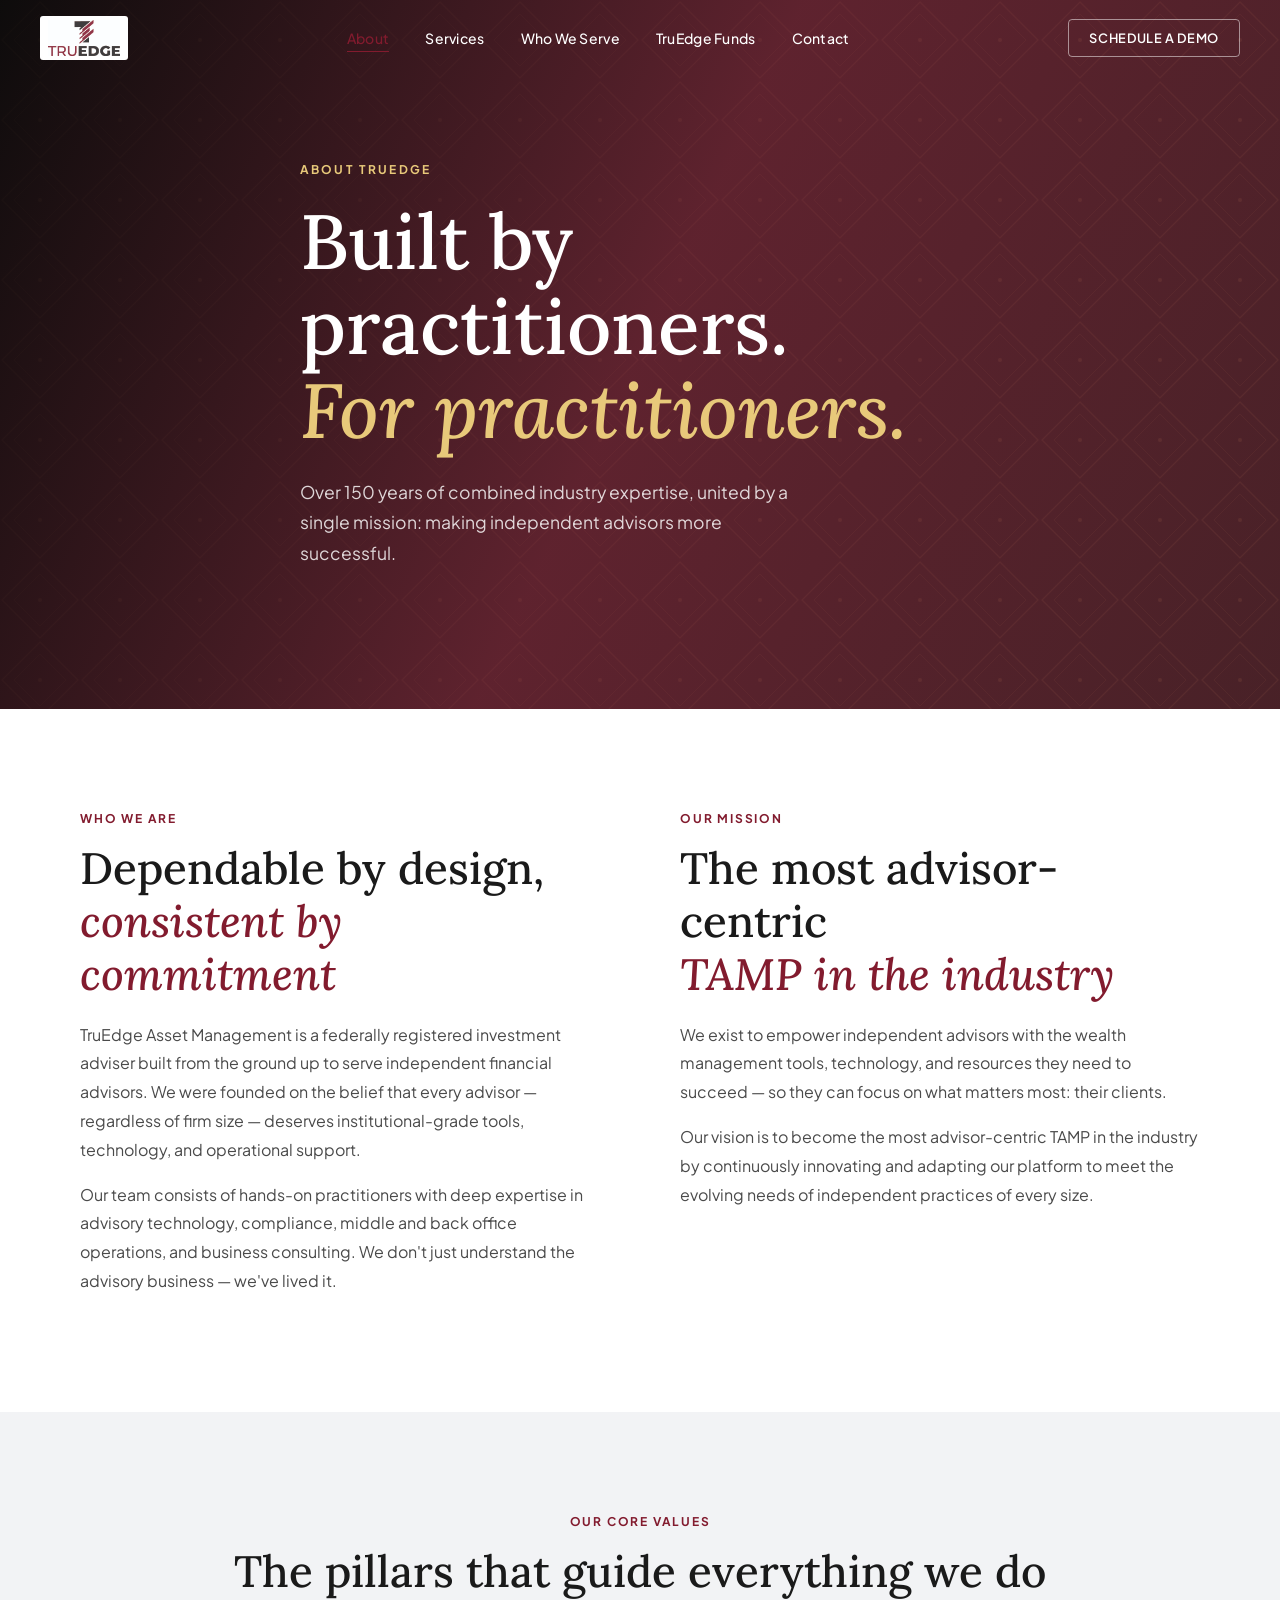
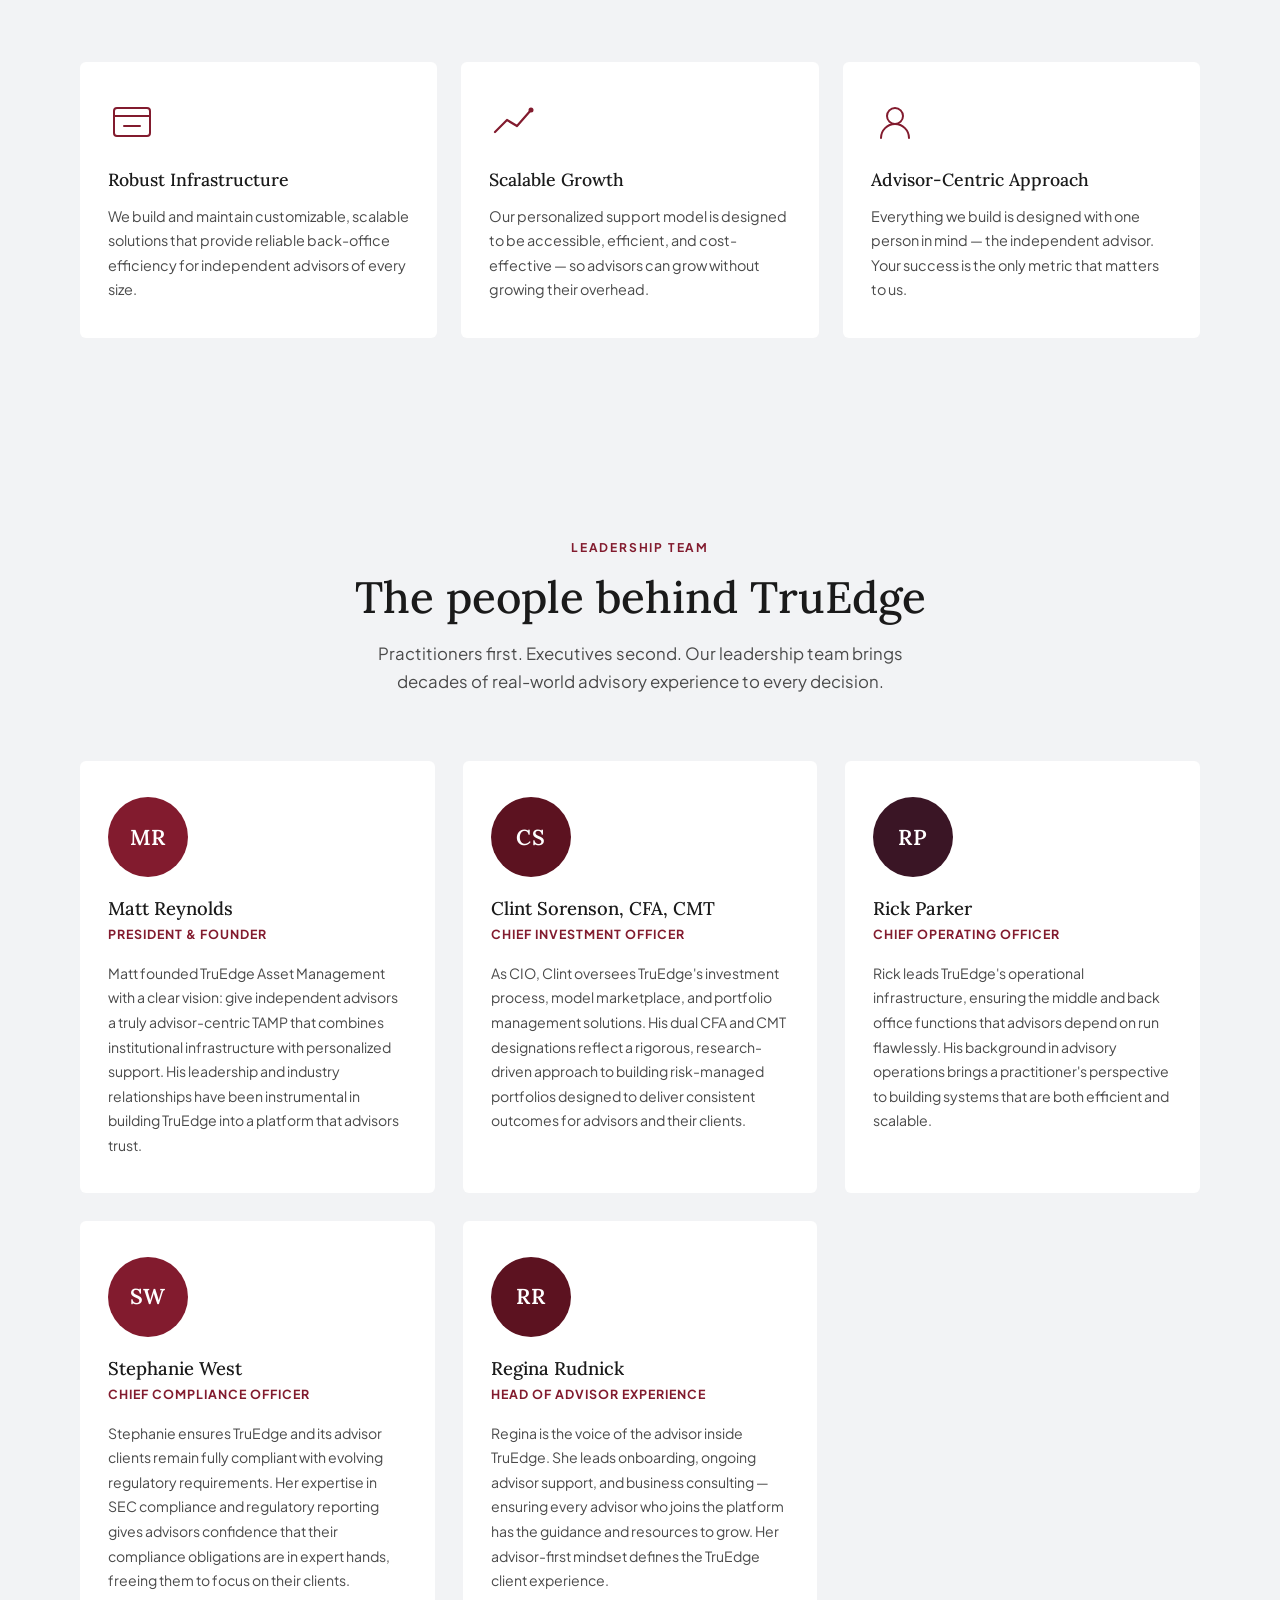
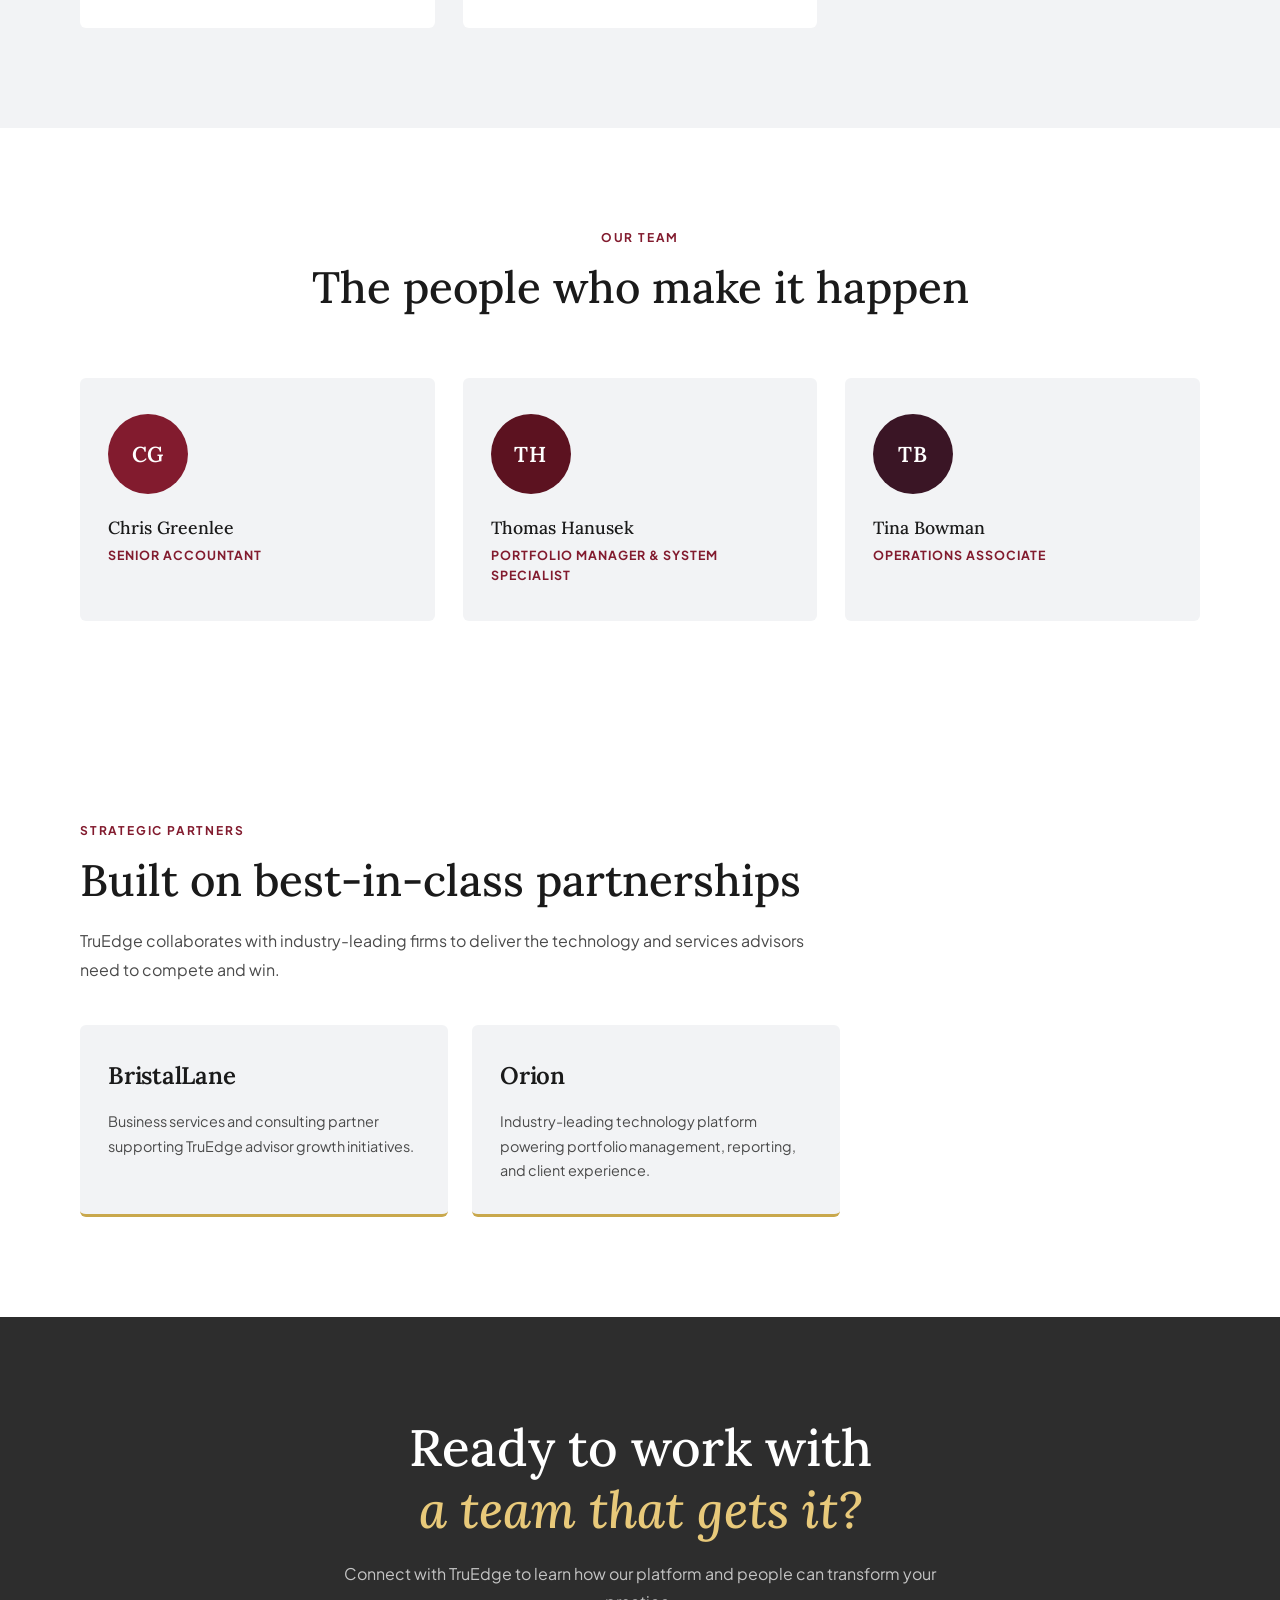
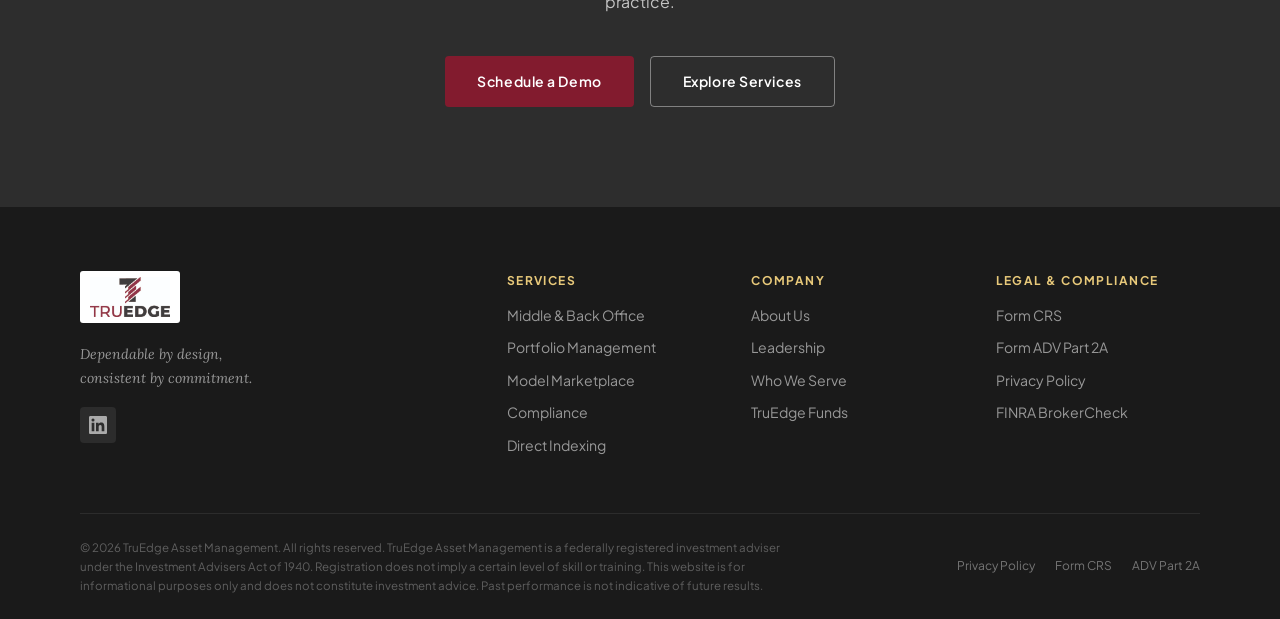
==== commit 427e1843: "Restyle team sections to match BristalLane portrait card design Leadership and staff cards now use 3" ====
--- a/about.html
+++ b/about.html
@@ -141,47 +141,37 @@
 
         <div class="team-card" data-reveal>
           <div class="team-avatar" style="--avatar-color: #821B2E;">MR</div>
-          <div class="team-info">
-            <h3>Matt Reynolds</h3>
-            <p class="team-title">President &amp; Founder</p>
-            <p class="team-bio">Matt founded TruEdge Asset Management with a clear vision: give independent advisors a truly advisor-centric TAMP that combines institutional infrastructure with personalized support. His leadership and industry relationships have been instrumental in building TruEdge into a platform that advisors trust.</p>
-          </div>
+          <h3>Matt Reynolds</h3>
+          <p class="team-title">President &amp; Founder</p>
+          <p class="team-bio">Matt founded TruEdge Asset Management with a clear vision: give independent advisors a truly advisor-centric TAMP that combines institutional infrastructure with personalized support. His leadership and industry relationships have been instrumental in building TruEdge into a platform that advisors trust.</p>
         </div>
 
         <div class="team-card" data-reveal>
           <div class="team-avatar" style="--avatar-color: #5C1220;">CS</div>
-          <div class="team-info">
-            <h3>Clint Sorenson, CFA, CMT</h3>
-            <p class="team-title">Chief Investment Officer</p>
-            <p class="team-bio">As CIO, Clint oversees TruEdge's investment process, model marketplace, and portfolio management solutions. His dual CFA and CMT designations reflect a rigorous, research-driven approach to building risk-managed portfolios designed to deliver consistent outcomes for advisors and their clients.</p>
-          </div>
+          <h3>Clint Sorenson, CFA, CMT</h3>
+          <p class="team-title">Chief Investment Officer</p>
+          <p class="team-bio">As CIO, Clint oversees TruEdge's investment process, model marketplace, and portfolio management solutions. His dual CFA and CMT designations reflect a rigorous, research-driven approach to building risk-managed portfolios designed to deliver consistent outcomes for advisors and their clients.</p>
         </div>
 
         <div class="team-card" data-reveal>
           <div class="team-avatar" style="--avatar-color: #3A1525;">RP</div>
-          <div class="team-info">
-            <h3>Rick Parker</h3>
-            <p class="team-title">Chief Operating Officer</p>
-            <p class="team-bio">Rick leads TruEdge's operational infrastructure, ensuring the middle and back office functions that advisors depend on run flawlessly. His background in advisory operations brings a practitioner's perspective to building systems that are both efficient and scalable.</p>
-          </div>
+          <h3>Rick Parker</h3>
+          <p class="team-title">Chief Operating Officer</p>
+          <p class="team-bio">Rick leads TruEdge's operational infrastructure, ensuring the middle and back office functions that advisors depend on run flawlessly. His background in advisory operations brings a practitioner's perspective to building systems that are both efficient and scalable.</p>
         </div>
 
         <div class="team-card" data-reveal>
           <div class="team-avatar" style="--avatar-color: #821B2E;">SW</div>
-          <div class="team-info">
-            <h3>Stephanie West</h3>
-            <p class="team-title">Chief Compliance Officer</p>
-            <p class="team-bio">Stephanie ensures TruEdge and its advisor clients remain fully compliant with evolving regulatory requirements. Her expertise in SEC compliance and regulatory reporting gives advisors confidence that their compliance obligations are in expert hands, freeing them to focus on their clients.</p>
-          </div>
+          <h3>Stephanie West</h3>
+          <p class="team-title">Chief Compliance Officer</p>
+          <p class="team-bio">Stephanie ensures TruEdge and its advisor clients remain fully compliant with evolving regulatory requirements. Her expertise in SEC compliance and regulatory reporting gives advisors confidence that their compliance obligations are in expert hands, freeing them to focus on their clients.</p>
         </div>
 
         <div class="team-card" data-reveal>
           <div class="team-avatar" style="--avatar-color: #5C1220;">RR</div>
-          <div class="team-info">
-            <h3>Regina Rudnick</h3>
-            <p class="team-title">Head of Advisor Experience</p>
-            <p class="team-bio">Regina is the voice of the advisor inside TruEdge. She leads onboarding, ongoing advisor support, and business consulting — ensuring every advisor who joins the platform has the guidance and resources to grow. Her advisor-first mindset defines the TruEdge client experience.</p>
-          </div>
+          <h3>Regina Rudnick</h3>
+          <p class="team-title">Head of Advisor Experience</p>
+          <p class="team-bio">Regina is the voice of the advisor inside TruEdge. She leads onboarding, ongoing advisor support, and business consulting — ensuring every advisor who joins the platform has the guidance and resources to grow. Her advisor-first mindset defines the TruEdge client experience.</p>
         </div>
 
       </div>
--- a/about.css
+++ b/about.css
@@ -117,29 +117,36 @@
   line-height: 1.7;
 }
 
-/* ---------- TEAM SECTION ---------- */
+/* ---------- TEAM SECTION (BLG-style portrait cards) ---------- */
 .team-section {
   padding: var(--section-pad) 0;
-  background: var(--white);
-}
-
-.team-grid { display: flex; flex-direction: column; gap: 28px; }
+  background: var(--grey-bg);
+}
+
+.leadership-grid {
+  display: grid;
+  grid-template-columns: repeat(3, 1fr);
+  gap: 28px;
+}
 
 .team-card {
-  display: grid;
-  grid-template-columns: 88px 1fr;
-  gap: 32px;
-  align-items: start;
-  background: var(--grey-bg);
-  border-radius: 8px;
-  padding: 32px 36px;
-  border-left: 3px solid transparent;
-  transition: border-color var(--transition), transform var(--transition);
-}
-.team-card:hover { border-color: var(--burgundy); transform: translateX(3px); }
+  background: var(--white);
+  border-radius: 6px;
+  padding: 36px 28px 32px;
+  display: flex;
+  flex-direction: column;
+  align-items: flex-start;
+  transition: transform var(--transition), box-shadow var(--transition), border-color var(--transition);
+  border-bottom: 3px solid transparent;
+}
+.team-card:hover {
+  transform: translateY(-4px);
+  box-shadow: 0 12px 40px rgba(0,0,0,0.08);
+  border-color: var(--burgundy);
+}
 
 .team-avatar {
-  width: 72px; height: 72px;
+  width: 80px; height: 80px;
   border-radius: 50%;
   background: var(--avatar-color, var(--burgundy));
   color: var(--white);
@@ -147,29 +154,31 @@
   align-items: center;
   justify-content: center;
   font-family: var(--font-serif);
-  font-size: 1.3rem;
+  font-size: 1.35rem;
   font-weight: 600;
+  letter-spacing: 0.04em;
+  margin-bottom: 20px;
   flex-shrink: 0;
-  letter-spacing: 0.04em;
-}
-
-.team-info h3 {
-  font-family: var(--font-serif);
-  font-size: 1.25rem;
+}
+
+.team-card h3 {
+  font-family: var(--font-serif);
+  font-size: 1.15rem;
   font-weight: 500;
   color: var(--text-dark);
   margin-bottom: 4px;
+  line-height: 1.3;
 }
 .team-title {
-  font-size: 0.8rem;
+  font-size: 0.78rem;
   font-weight: 700;
-  letter-spacing: 0.1em;
+  letter-spacing: 0.08em;
   text-transform: uppercase;
   color: var(--burgundy);
-  margin-bottom: 14px;
+  margin-bottom: 16px;
 }
 .team-bio {
-  font-size: 0.92rem;
+  font-size: 0.88rem;
   color: var(--text-mid);
   line-height: 1.75;
   margin: 0;
@@ -178,29 +187,39 @@
 /* ---------- STAFF SECTION ---------- */
 .staff-section {
   padding: var(--section-pad) 0;
-  background: var(--grey-bg);
+  background: var(--white);
 }
 
 .staff-grid {
-  flex-direction: row !important;
-  flex-wrap: wrap;
-  gap: 24px !important;
-  justify-content: center;
+  display: grid !important;
+  grid-template-columns: repeat(3, 1fr);
+  gap: 28px;
+  flex-direction: unset !important;
+  flex-wrap: unset !important;
+  justify-content: unset !important;
 }
 
 .staff-card {
-  background: var(--white);
-  border-radius: 8px;
-  padding: 36px 28px;
-  text-align: center;
-  width: 220px;
-  transition: transform var(--transition), box-shadow var(--transition);
-  flex-shrink: 0;
-}
-.staff-card:hover { transform: translateY(-4px); box-shadow: 0 12px 40px rgba(0,0,0,0.08); }
+  background: var(--grey-bg);
+  border-radius: 6px;
+  padding: 36px 28px 32px;
+  display: flex;
+  flex-direction: column;
+  align-items: flex-start;
+  border-bottom: 3px solid transparent;
+  transition: transform var(--transition), box-shadow var(--transition), border-color var(--transition);
+  width: auto;
+  flex-shrink: unset;
+  text-align: left;
+}
+.staff-card:hover {
+  transform: translateY(-4px);
+  box-shadow: 0 12px 40px rgba(0,0,0,0.08);
+  border-color: var(--burgundy);
+}
 
 .staff-avatar {
-  width: 64px; height: 64px;
+  width: 80px; height: 80px;
   border-radius: 50%;
   background: var(--avatar-color, var(--burgundy));
   color: var(--white);
@@ -208,24 +227,24 @@
   align-items: center;
   justify-content: center;
   font-family: var(--font-serif);
-  font-size: 1.15rem;
+  font-size: 1.35rem;
   font-weight: 600;
-  margin: 0 auto 18px;
+  margin: 0 0 20px;
   letter-spacing: 0.04em;
 }
 .staff-card h4 {
   font-family: var(--font-serif);
-  font-size: 1rem;
+  font-size: 1.1rem;
   font-weight: 500;
   color: var(--text-dark);
-  margin-bottom: 6px;
+  margin-bottom: 4px;
 }
 .staff-card p {
-  font-size: 0.8rem;
-  font-weight: 600;
-  letter-spacing: 0.06em;
+  font-size: 0.78rem;
+  font-weight: 700;
+  letter-spacing: 0.08em;
   text-transform: uppercase;
-  color: var(--text-light);
+  color: var(--burgundy);
 }
 
 /* ---------- PARTNERS SECTION ---------- */
@@ -267,12 +286,14 @@
 @media (max-width: 1024px) {
   .about-intro-grid { grid-template-columns: 1fr; gap: 48px; }
   .values-grid { grid-template-columns: 1fr 1fr; }
+  .leadership-grid { grid-template-columns: repeat(2, 1fr); }
+  .staff-grid { grid-template-columns: repeat(2, 1fr) !important; }
 }
 
 @media (max-width: 768px) {
   .page-hero { padding: 140px 0 72px; }
   .values-grid { grid-template-columns: 1fr; }
-  .team-card { grid-template-columns: 1fr; gap: 20px; padding: 24px; }
+  .leadership-grid { grid-template-columns: 1fr; }
+  .staff-grid { grid-template-columns: 1fr !important; }
   .partners-list { grid-template-columns: 1fr; }
-  .staff-grid { justify-content: flex-start; }
-}
+}
